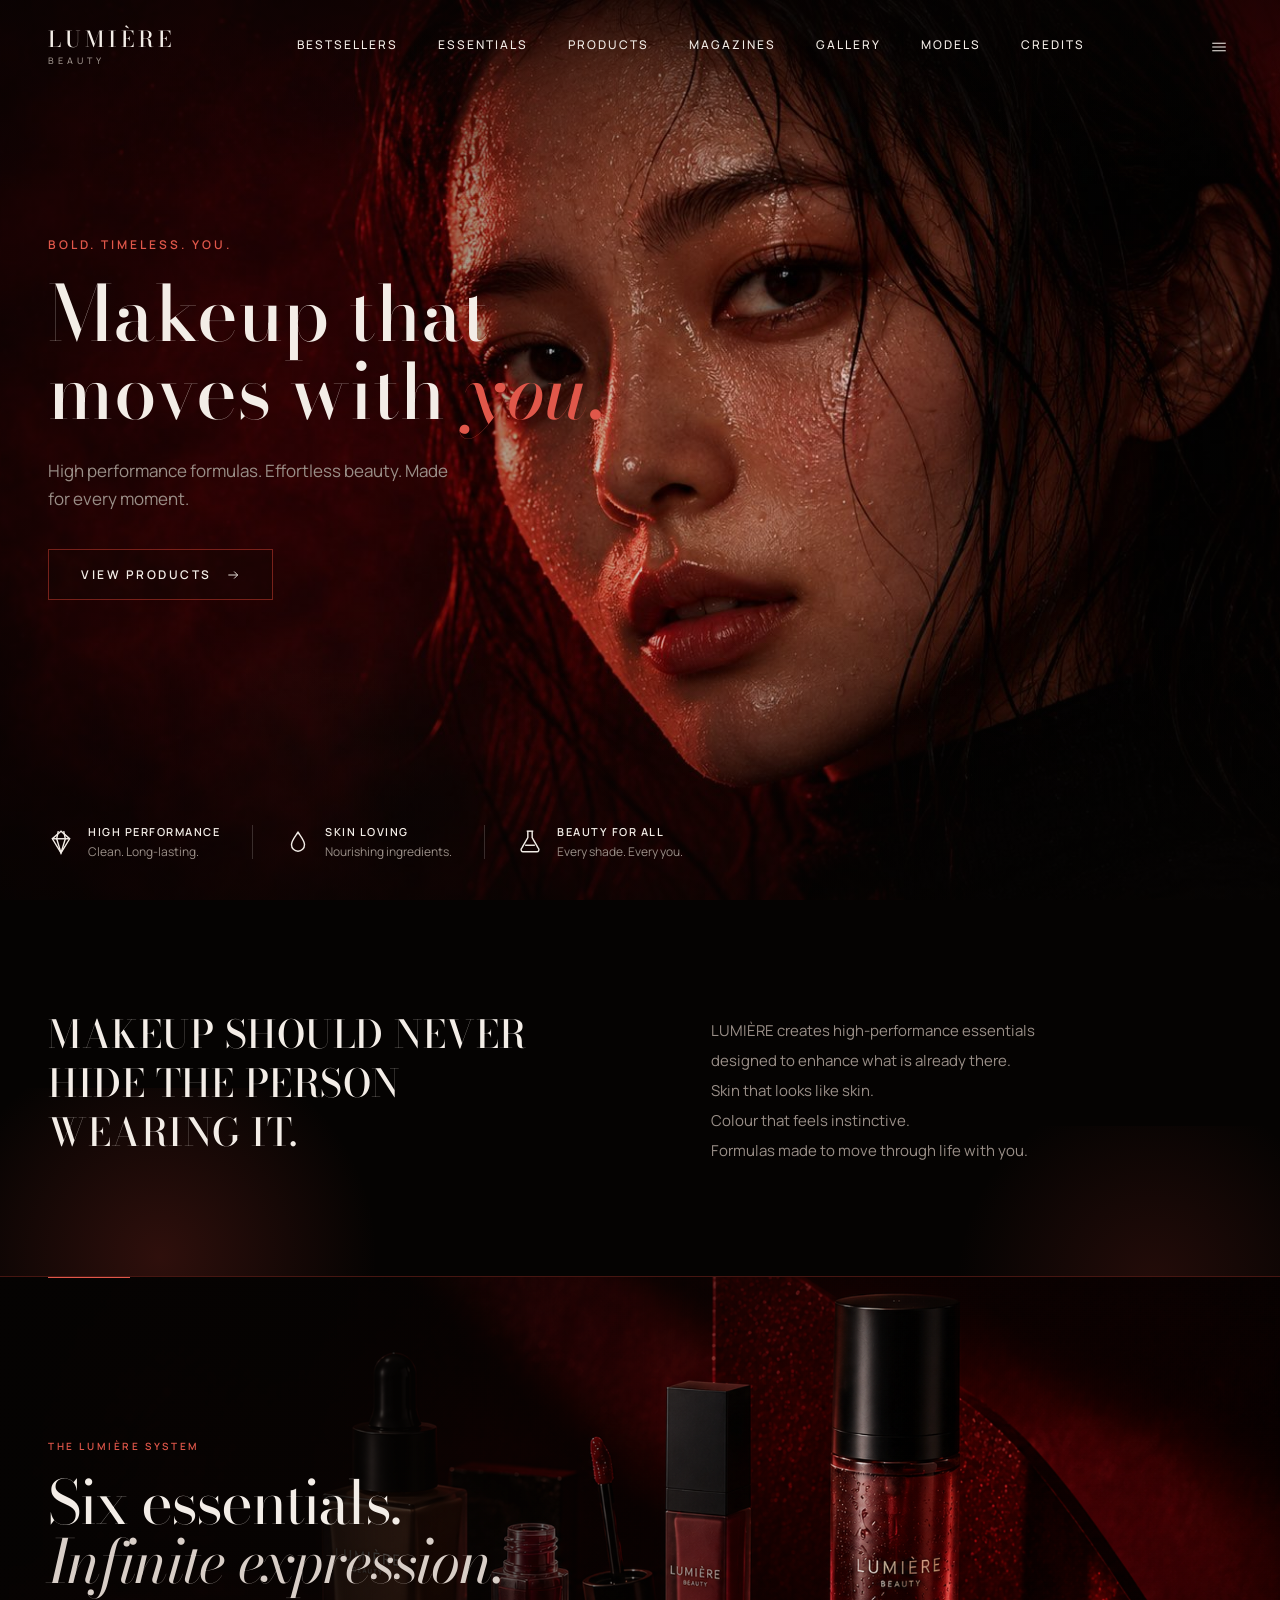
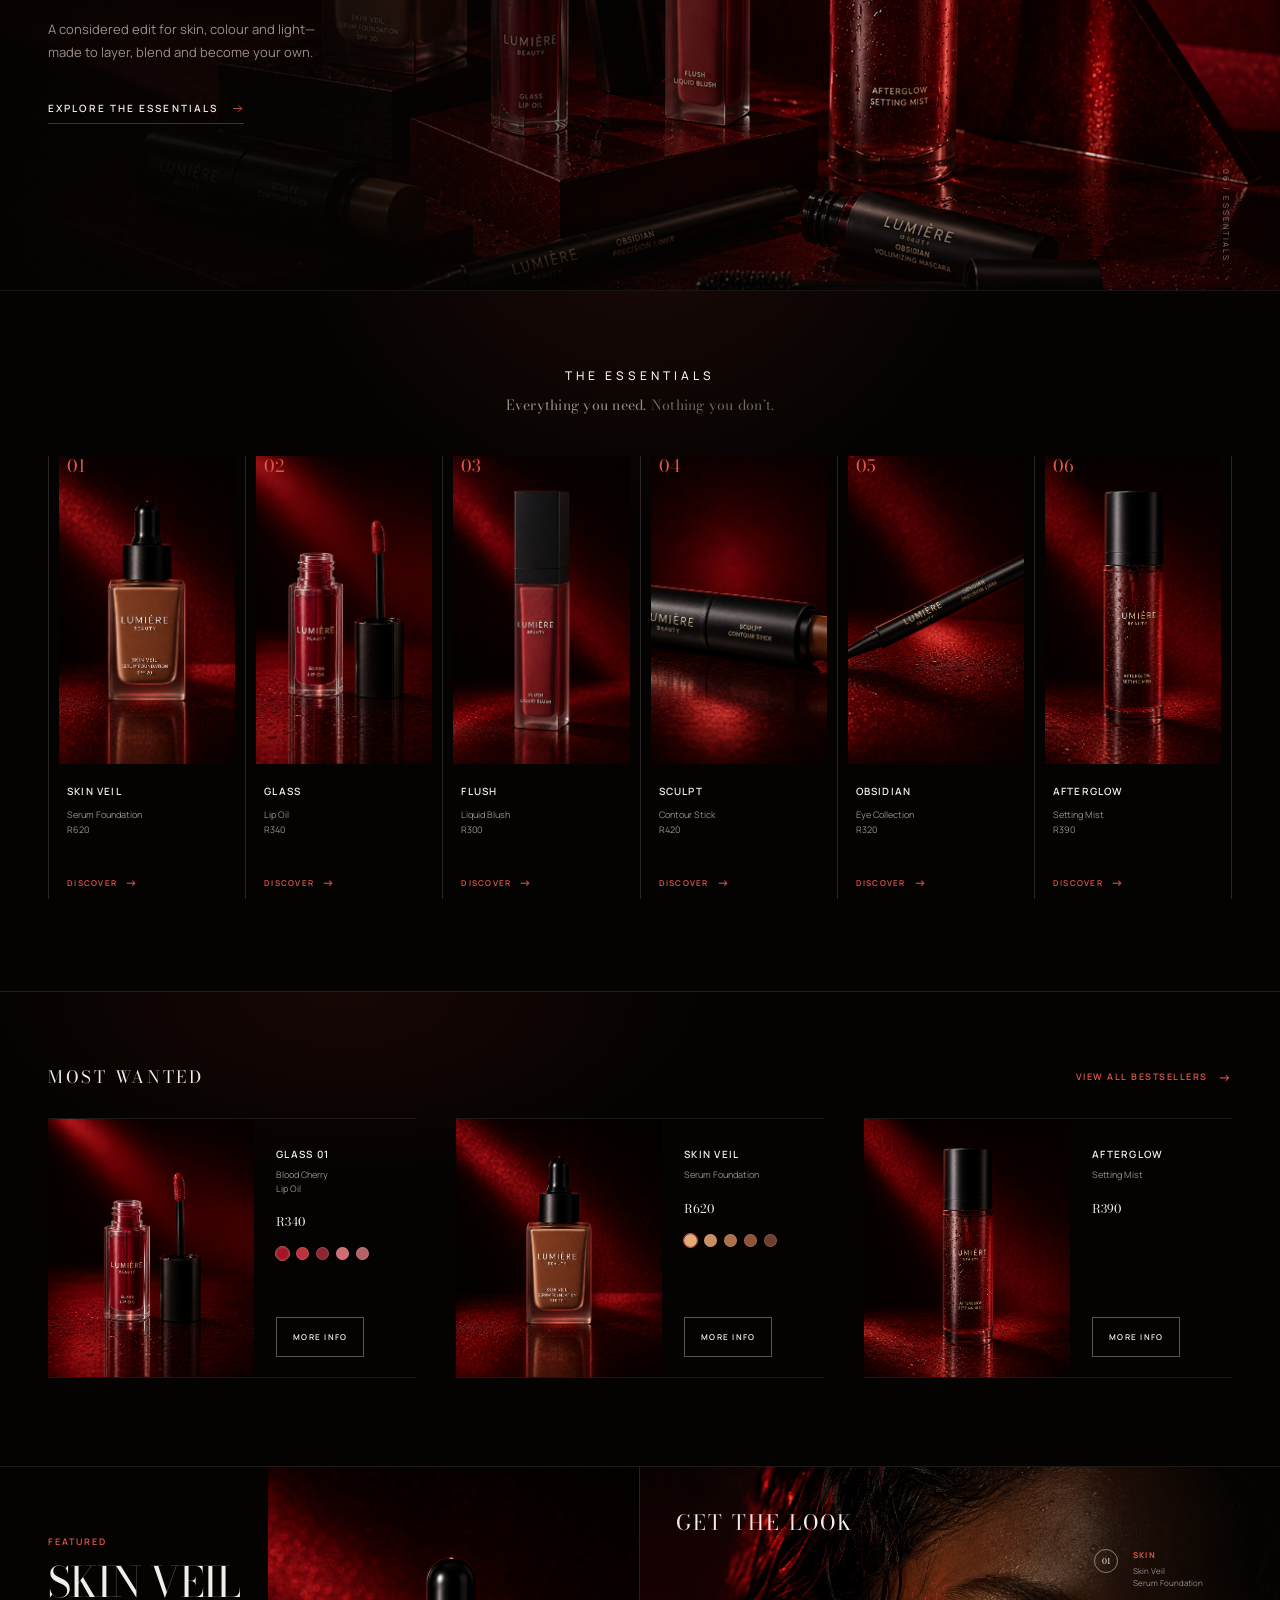
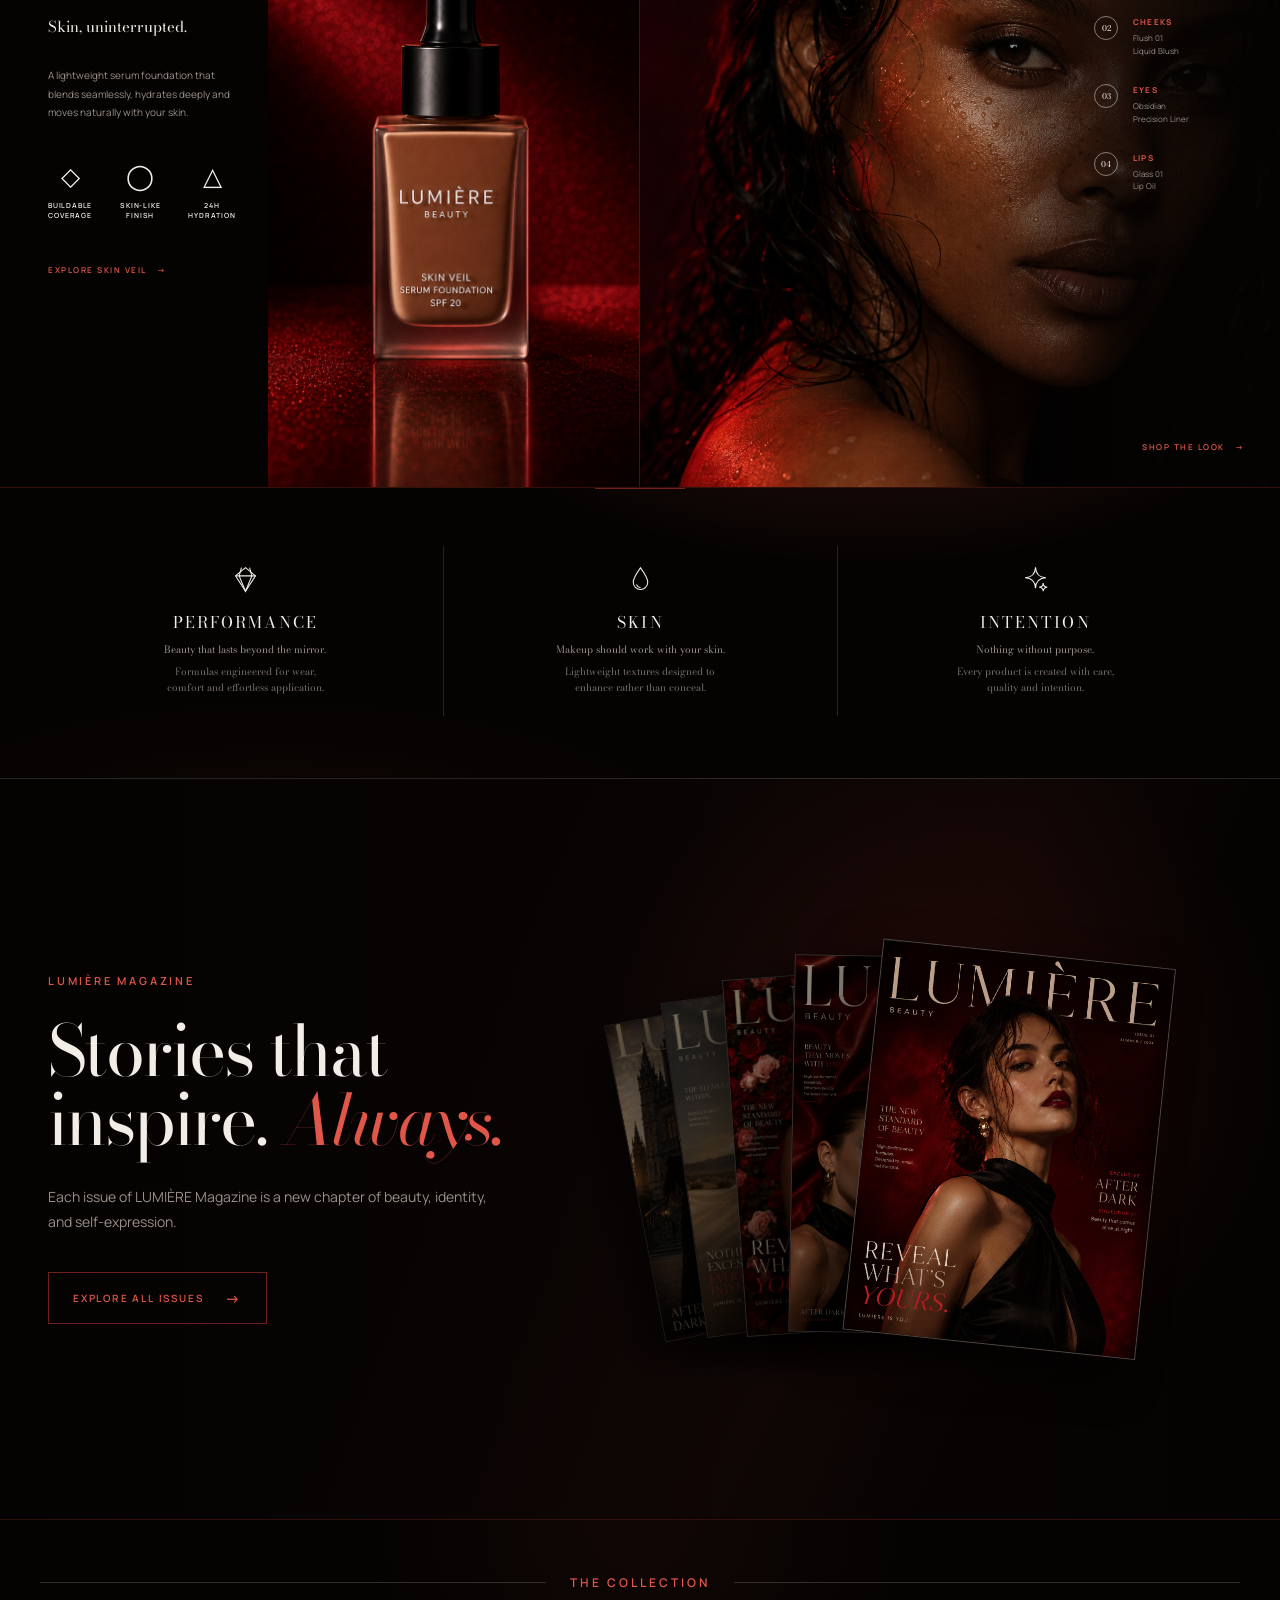
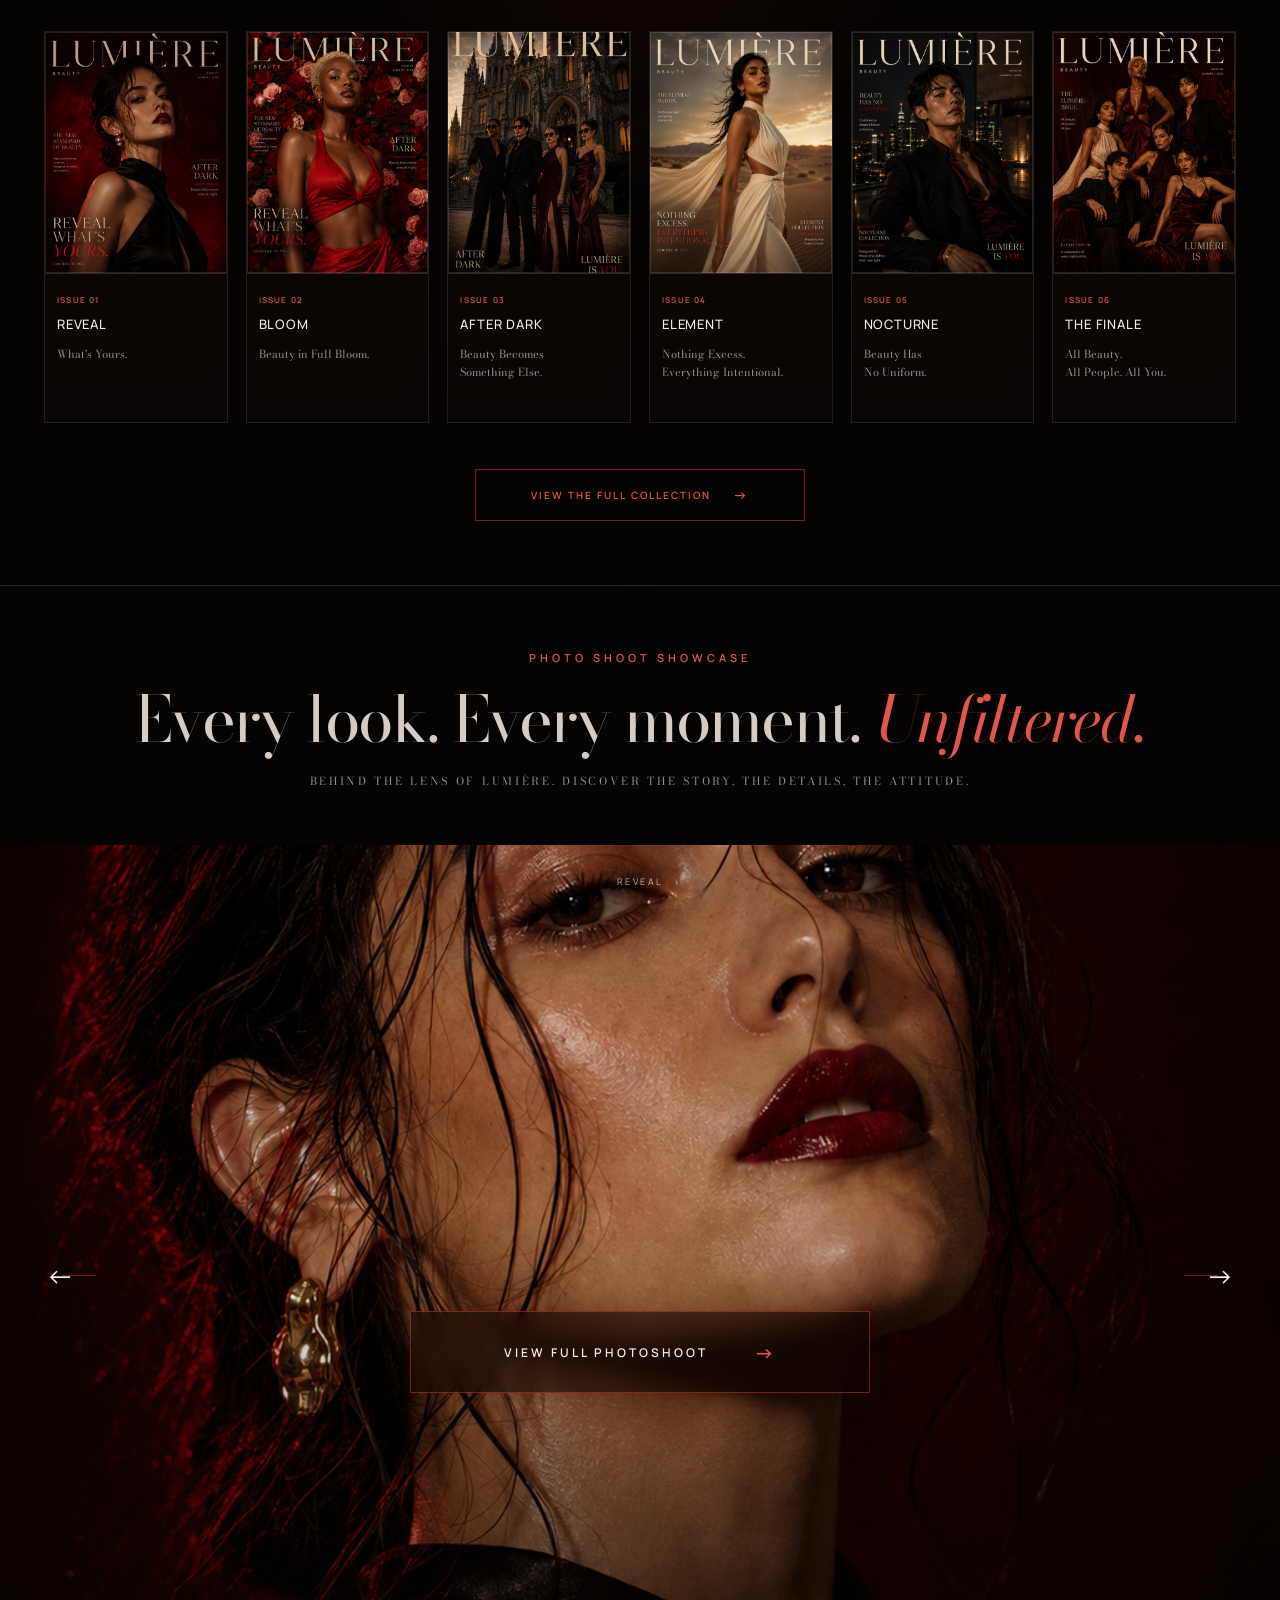
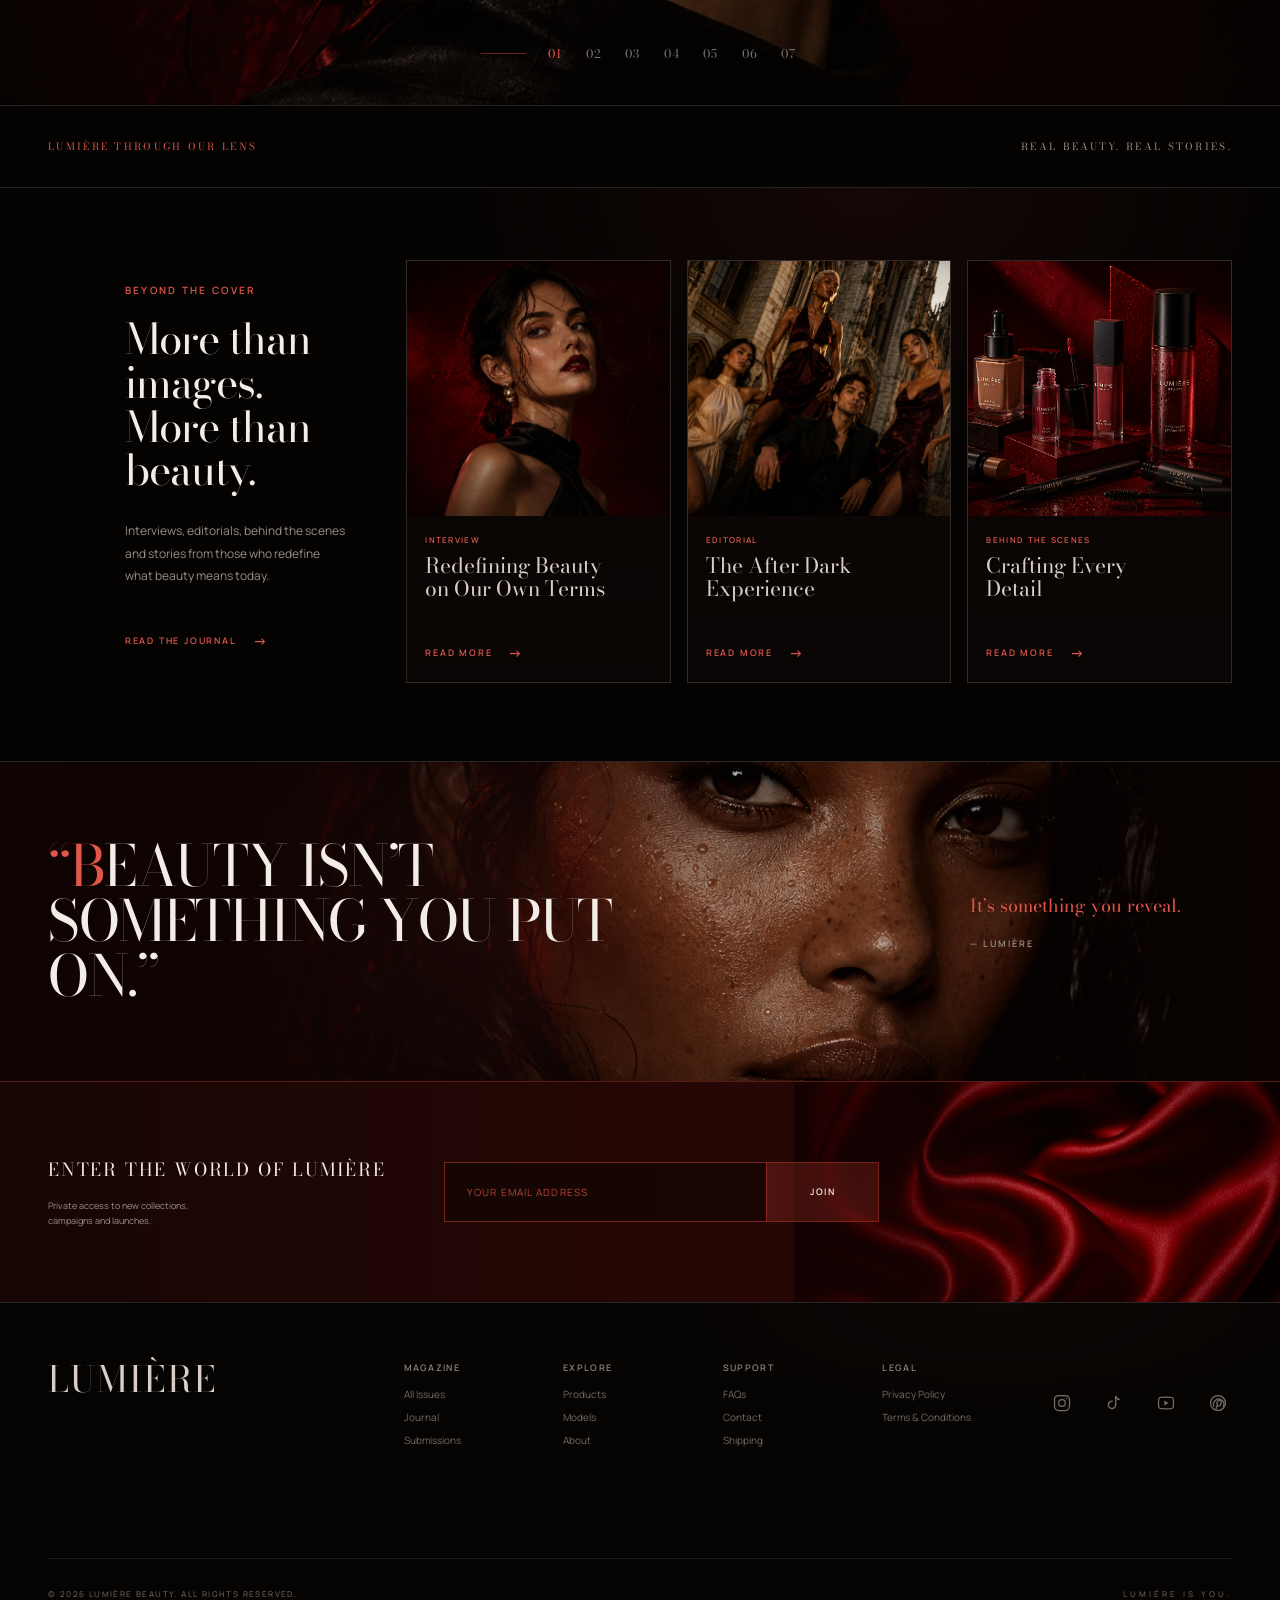
==== index.html @ 352e4bd2 "Title: Link Order Swap, Broken Link Fixes, and JavaScript Optimization Key features implemented: - S" ====
<!doctype html>
<html lang="en">
  <head>
    <meta charset="UTF-8" />
    <meta name="viewport" content="width=device-width, initial-scale=1.0" />
    <title>Lumière Beauty - High-Performance Makeup Essentials</title>
    <meta name="description" content="Discover Lumière Beauty's high-performance makeup essentials. Clean, long-lasting formulas designed to enhance your natural beauty." />
    <meta name="keywords" content="makeup, beauty, cosmetics, clean beauty, foundation, lip oil, blush, contour" />
    <meta property="og:title" content="Lumière Beauty - Bold. Timeless. You." />
    <meta property="og:description" content="High performance formulas. Effortless beauty. Made for every moment." />
    <meta property="og:type" content="website" />
    <link rel="stylesheet" href="css/styles.css" />
    <link rel="preconnect" href="https://fonts.googleapis.com" />
    <link rel="preconnect" href="https://fonts.gstatic.com" crossorigin />
    <link
      href="https://fonts.googleapis.com/css2?family=Bodoni+Moda:ital,opsz,wght@0,6..96,400;0,6..96,500;1,6..96,400;1,6..96,500&family=Manrope:wght@400;500;600&display=swap"
      rel="stylesheet"
    />
    <link rel="icon" type="image/png" href="assets/favicon.png" />
  </head>
  <body>
    <header class="site-header" id="siteHeader">
      <div class="logo">
        <span class="mark">LUMIÈRE</span>
        <span class="sub">BEAUTY</span>
      </div>

      <nav class="primary-nav" aria-label="Primary">
        <a href="index.html">BESTSELLERS</a>
        <a href="essentials.html">ESSENTIALS</a>
        <a href="products.html">PRODUCTS</a>
        <a href="magazines.html">MAGAZINES</a>
        <a href="gallery.html">GALLERY</a>
        <a href="models.html">MODELS</a>
        <a href="credits.html">CREDITS</a>
      </nav>

      <div class="header-icons">
        <button
          class="menu-toggle"
          aria-label="Open menu"
          id="menuToggle"
          aria-expanded="false"
          aria-controls="mobileNav"
        >
          <svg
            viewBox="0 0 24 24"
            fill="none"
            stroke="currentColor"
            stroke-width="1.4"
          >
            <line x1="3" y1="7" x2="21" y2="7" />
            <line x1="3" y1="12" x2="21" y2="12" />
            <line x1="3" y1="17" x2="21" y2="17" />
          </svg>
        </button>
      </div>
    </header>

    <nav
      class="mobile-nav"
      id="mobileNav"
      aria-label="Mobile"
      aria-hidden="true"
    >
      <button
        class="mobile-nav-close"
        id="mobileNavClose"
        aria-label="Close menu"
      >
        <svg
          viewBox="0 0 24 24"
          fill="none"
          stroke="currentColor"
          stroke-width="1.4"
        >
          <line x1="6" y1="6" x2="18" y2="18" />
          <line x1="18" y1="6" x2="6" y2="18" />
        </svg>
      </button>
      <a href="index.html">BESTSELLERS</a>
      <a href="essentials.html">ESSENTIALS</a>
      <a href="products.html">PRODUCTS</a>
      <a href="magazines.html">MAGAZINES</a>
      <a href="gallery.html">GALLERY</a>
      <a href="models.html">MODELS</a>
      <a href="credits.html">CREDITS</a>
    </nav>

    <section class="hero">
      <div class="hero-content">
        <div class="hero-copy">
          <p class="eyebrow">Bold. Timeless. You.</p>
          <h1 class="headline">Makeup that<br />moves with <em>you.</em></h1>
          <p class="subcopy">
            High performance formulas. Effortless beauty. Made for every moment.
          </p>
          <a href="#" class="cta">
            VIEW PRODUCTS
            <svg
              viewBox="0 0 24 24"
              fill="none"
              stroke="currentColor"
              stroke-width="1.6"
            >
              <line x1="4" y1="12" x2="20" y2="12" />
              <polyline points="14 6 20 12 14 18" />
            </svg>
          </a>
        </div>

        <div class="value-props">
          <div class="value-item">
            <svg
              viewBox="0 0 24 24"
              fill="none"
              stroke="currentColor"
              stroke-width="1.3"
            >
              <path d="M12 2 4 9l8 13 8-13-8-7z" />
              <path d="M4 9h16" />
              <path d="M9.5 2 8 9l4 13 4-13-1.5-7" />
            </svg>
            <div>
              <p class="value-heading">High performance</p>
              <p class="value-desc">Clean. Long-lasting.</p>
            </div>
          </div>
          <div class="value-divider"></div>
          <div class="value-item">
            <svg
              viewBox="0 0 24 24"
              fill="none"
              stroke="currentColor"
              stroke-width="1.3"
            >
              <path
                d="M12 3c3 4.5 6 8 6 11.5A6 6 0 0 1 6 14.5C6 11 9 7.5 12 3z"
              />
            </svg>
            <div>
              <p class="value-heading">Skin loving</p>
              <p class="value-desc">Nourishing ingredients.</p>
            </div>
          </div>
          <div class="value-divider"></div>
          <div class="value-item">
            <svg
              viewBox="0 0 24 24"
              fill="none"
              stroke="currentColor"
              stroke-width="1.3"
            >
              <path d="M9 2h6" />
              <path
                d="M10 2v6l-5.5 9.5A2 2 0 0 0 6.2 21h11.6a2 2 0 0 0 1.7-3.5L14 8V2"
              />
              <path d="M7.5 15h9" />
            </svg>
            <div>
              <p class="value-heading">Beauty for all</p>
              <p class="value-desc">Every shade. Every you.</p>
            </div>
          </div>
        </div>
      </div>
    </section>

    <section class="statement">
      <div class="statement-inner">
        <h2 class="statement-heading">
          Makeup should never<br />hide the person<br />wearing it.
        </h2>
        <div class="statement-copy">
          <p>
            LUMIÈRE creates high-performance essentials<br />
            designed to enhance what is already there.<br />
            Skin that looks like skin.<br />
            Colour that feels instinctive.<br />
            Formulas made to move through life with you.
          </p>
        </div>
      </div>
    </section>

    <section class="essentials" aria-labelledby="essentials-title">
      <div class="essentials-media" aria-hidden="true">
        <img src="assets/essentials.png" alt="" />
      </div>
      <div class="essentials-shade" aria-hidden="true"></div>
      <div class="essentials-rule" aria-hidden="true"></div>

      <div class="essentials-content">
        <p class="essentials-kicker">The Lumi&egrave;re System</p>
        <h2 id="essentials-title">
          Six essentials.<br /><em>Infinite expression.</em>
        </h2>
        <p class="essentials-note">
          A considered edit for skin, colour and light&mdash;<br />made to
          layer, blend and become your own.
        </p>
        <a href="#" class="essentials-link">
          Explore the Essentials
          <svg
            viewBox="0 0 24 24"
            fill="none"
            stroke="currentColor"
            stroke-width="1.5"
            aria-hidden="true"
          >
            <line x1="4" y1="12" x2="20" y2="12" />
            <polyline points="14 6 20 12 14 18" />
          </svg>
        </a>
      </div>

      <p class="essentials-index" aria-hidden="true">06 / ESSENTIALS</p>
    </section>

    <section class="essential-edit" aria-labelledby="essential-edit-title">
      <div class="essential-edit-heading">
        <p class="essential-edit-kicker">The Essentials</p>
        <h2 id="essential-edit-title">
          Everything you need. <em>Nothing you don&rsquo;t.</em>
        </h2>
      </div>

      <div class="essential-grid">
        <article class="essential-card">
          <p class="essential-number">01</p>
          <a
            href="#"
            class="essential-image"
            aria-label="Discover Skin Veil serum foundation"
          >
            <img
              src="assets/essentials/lumiere-skin-veil-foundation.png"
              alt="Lumiere Skin Veil serum foundation"
            />
          </a>
          <div class="essential-card-copy">
            <h3>Skin Veil</h3>
            <p>Serum Foundation<br />R620</p>
            <a href="#" class="essential-discover"
              >Discover <span aria-hidden="true">&rarr;</span></a
            >
          </div>
        </article>

        <article class="essential-card">
          <p class="essential-number">02</p>
          <a
            href="#"
            class="essential-image"
            aria-label="Discover Glass lip oil"
          >
            <img
              src="assets/essentials/lumiere-glass-lip-oil.png"
              alt="Lumiere Glass lip oil"
            />
          </a>
          <div class="essential-card-copy">
            <h3>Glass</h3>
            <p>Lip Oil<br />R340</p>
            <a href="#" class="essential-discover"
              >Discover <span aria-hidden="true">&rarr;</span></a
            >
          </div>
        </article>

        <article class="essential-card">
          <p class="essential-number">03</p>
          <a
            href="#"
            class="essential-image"
            aria-label="Discover Flush liquid blush"
          >
            <img
              src="assets/essentials/lumiere-flush-liquid-blush.png"
              alt="Lumiere Flush liquid blush"
            />
          </a>
          <div class="essential-card-copy">
            <h3>Flush</h3>
            <p>Liquid Blush<br />R300</p>
            <a href="#" class="essential-discover"
              >Discover <span aria-hidden="true">&rarr;</span></a
            >
          </div>
        </article>

        <article class="essential-card">
          <p class="essential-number">04</p>
          <a
            href="#"
            class="essential-image"
            aria-label="Discover Sculpt contour stick"
          >
            <img
              src="assets/essentials/lumiere-sculpt-contour-stick.png"
              alt="Lumiere Sculpt contour stick"
            />
          </a>
          <div class="essential-card-copy">
            <h3>Sculpt</h3>
            <p>Contour Stick<br />R420</p>
            <a href="#" class="essential-discover"
              >Discover <span aria-hidden="true">&rarr;</span></a
            >
          </div>
        </article>

        <article class="essential-card">
          <p class="essential-number">05</p>
          <a
            href="#"
            class="essential-image"
            aria-label="Discover Obsidian eye collection"
          >
            <img
              src="assets/essentials/lumiere-obsidian-precision-liner.png"
              alt="Lumiere Obsidian precision liner"
            />
          </a>
          <div class="essential-card-copy">
            <h3>Obsidian</h3>
            <p>Eye Collection<br />R320</p>
            <a href="#" class="essential-discover"
              >Discover <span aria-hidden="true">&rarr;</span></a
            >
          </div>
        </article>

        <article class="essential-card">
          <p class="essential-number">06</p>
          <a
            href="#"
            class="essential-image"
            aria-label="Discover Afterglow setting mist"
          >
            <img
              src="assets/essentials/lumiere-afterglow-setting-mist.png"
              alt="Lumiere Afterglow setting mist"
            />
          </a>
          <div class="essential-card-copy">
            <h3>Afterglow</h3>
            <p>Setting Mist<br />R390</p>
            <a href="#" class="essential-discover"
              >Discover <span aria-hidden="true">&rarr;</span></a
            >
          </div>
        </article>
      </div>
    </section>

    <section class="most-wanted" aria-labelledby="most-wanted-title">
      <div class="most-wanted-header">
        <h2 id="most-wanted-title">Most Wanted</h2>
        <a href="#" class="most-wanted-all"
          >View all bestsellers <span aria-hidden="true">&rarr;</span></a
        >
      </div>

      <div class="bestseller-grid">
        <article class="bestseller-card">
          <a
            href="#"
            class="bestseller-image"
            aria-label="View Glass 01 lip oil"
          >
            <img
              src="assets/essentials/lumiere-glass-lip-oil.png"
              alt="Lumiere Glass 01 lip oil in Blood Cherry"
            />
          </a>
          <div class="bestseller-info">
            <div>
              <h3>Glass 01</h3>
              <p class="bestseller-variant">Blood Cherry<br />Lip Oil</p>
              <p class="bestseller-price">R340</p>
              <div class="shade-list" aria-label="Available shades">
                <span
                  class="shade active"
                  style="--shade: #a31527"
                  title="Blood Cherry"
                ></span>
                <span
                  class="shade"
                  style="--shade: #be313f"
                  title="Crimson"
                ></span>
                <span
                  class="shade"
                  style="--shade: #8e2632"
                  title="Merlot"
                ></span>
                <span
                  class="shade"
                  style="--shade: #d56b72"
                  title="Rose"
                ></span>
                <span class="shade" style="--shade: #b56169" title="Fig"></span>
              </div>
            </div>
            <button class="bag-button" type="button">More Info</button>
          </div>
        </article>

        <article class="bestseller-card">
          <a
            href="#"
            class="bestseller-image"
            aria-label="View Skin Veil serum foundation"
          >
            <img
              src="assets/essentials/lumiere-skin-veil-foundation.png"
              alt="Lumiere Skin Veil serum foundation"
            />
          </a>
          <div class="bestseller-info">
            <div>
              <h3>Skin Veil</h3>
              <p class="bestseller-variant">Serum Foundation</p>
              <p class="bestseller-price">R620</p>
              <div class="shade-list" aria-label="Available shades">
                <span
                  class="shade active"
                  style="--shade: #e4aa77"
                  title="Light Warm"
                ></span>
                <span
                  class="shade"
                  style="--shade: #cb8e61"
                  title="Medium Warm"
                ></span>
                <span
                  class="shade"
                  style="--shade: #ae7048"
                  title="Tan Neutral"
                ></span>
                <span
                  class="shade"
                  style="--shade: #8d5438"
                  title="Deep Warm"
                ></span>
                <span
                  class="shade"
                  style="--shade: #6e3f2e"
                  title="Rich Neutral"
                ></span>
              </div>
            </div>
            <button class="bag-button" type="button">More Info</button>
          </div>
        </article>

        <article class="bestseller-card">
          <a
            href="#"
            class="bestseller-image"
            aria-label="View Afterglow setting mist"
          >
            <img
              src="assets/essentials/lumiere-afterglow-setting-mist.png"
              alt="Lumiere Afterglow setting mist"
            />
          </a>
          <div class="bestseller-info">
            <div>
              <h3>Afterglow</h3>
              <p class="bestseller-variant">Setting Mist</p>
              <p class="bestseller-price">R390</p>
            </div>
            <button class="bag-button" type="button">More Info</button>
          </div>
        </article>
      </div>
    </section>

    <section class="get-look" aria-labelledby="get-look-title">
      <div class="featured-product">
        <div class="featured-copy">
          <p class="featured-kicker">Featured</p>
          <h2>Skin Veil</h2>
          <p class="featured-tagline">Skin, uninterrupted.</p>
          <p class="featured-description">
            A lightweight serum foundation that blends seamlessly, hydrates
            deeply and moves naturally with your skin.
          </p>

          <div class="featured-benefits" aria-label="Product benefits">
            <div>
              <span aria-hidden="true">◇</span>
              <p>Buildable<br />coverage</p>
            </div>
            <div>
              <span aria-hidden="true">◯</span>
              <p>Skin-like<br />finish</p>
            </div>
            <div>
              <span aria-hidden="true">△</span>
              <p>24H<br />hydration</p>
            </div>
          </div>

          <a href="#" class="featured-link"
            >Explore Skin Veil <span aria-hidden="true">&rarr;</span></a
          >
        </div>

        <div class="featured-product-image">
          <img
            src="assets/essentials/lumiere-skin-veil-foundation.png"
            alt="Lumiere Skin Veil serum foundation"
          />
        </div>
      </div>

      <div class="look-story">
        <img
          class="look-story-image"
          src="assets/skin-veil-campaign.png"
          alt="Lumiere Skin Veil beauty look with luminous skin and wet-look hair"
        />
        <div class="look-story-shade" aria-hidden="true"></div>
        <div class="look-story-content">
          <h2 id="get-look-title">Get the Look</h2>
          <ol class="look-routine">
            <li>
              <span>01</span>
              <div>
                <strong>Skin</strong>
                <p>Skin Veil<br />Serum Foundation</p>
              </div>
            </li>
            <li>
              <span>02</span>
              <div>
                <strong>Cheeks</strong>
                <p>Flush 01<br />Liquid Blush</p>
              </div>
            </li>
            <li>
              <span>03</span>
              <div>
                <strong>Eyes</strong>
                <p>Obsidian<br />Precision Liner</p>
              </div>
            </li>
            <li>
              <span>04</span>
              <div>
                <strong>Lips</strong>
                <p>Glass 01<br />Lip Oil</p>
              </div>
            </li>
          </ol>
          <a href="#" class="shop-look-link"
            >Shop the look <span aria-hidden="true">&rarr;</span></a
          >
        </div>
      </div>
    </section>

    <section class="brand-principles" aria-label="Lumiere Beauty principles">
      <div class="principles-inner">
        <article class="principle-item">
          <svg
            viewBox="0 0 32 32"
            fill="none"
            stroke="currentColor"
            stroke-width="1.15"
            aria-hidden="true"
          >
            <path d="M16 3 5 12l11 17 11-17L16 3Z" />
            <path d="M5 12h22M11.5 3 9 12l7 17 7-17-2.5-9" />
          </svg>
          <h2>Performance</h2>
          <p class="principle-lead">Beauty that lasts beyond the mirror.</p>
          <p>
            Formulas engineered for wear,<br />comfort and effortless
            application.
          </p>
        </article>

        <article class="principle-item">
          <svg
            viewBox="0 0 32 32"
            fill="none"
            stroke="currentColor"
            stroke-width="1.15"
            aria-hidden="true"
          >
            <path
              d="M16 3c4.6 6.4 8 11.1 8 16a8 8 0 0 1-16 0c0-4.9 3.4-9.6 8-16Z"
            />
            <path d="M11.5 21.5c.8 2.1 2.3 3.2 4.5 3.5" />
          </svg>
          <h2>Skin</h2>
          <p class="principle-lead">Makeup should work with your skin.</p>
          <p>
            Lightweight textures designed to<br />enhance rather than conceal.
          </p>
        </article>

        <article class="principle-item">
          <svg
            viewBox="0 0 32 32"
            fill="none"
            stroke="currentColor"
            stroke-width="1.15"
            aria-hidden="true"
          >
            <path
              d="M16 2.5c.3 7.7 3.8 11.2 11.5 11.5C19.8 14.3 16.3 17.8 16 25.5 15.7 17.8 12.2 14.3 4.5 14 12.2 13.7 15.7 10.2 16 2.5Z"
            />
            <path
              d="M24.5 20c.1 3.1 1.4 4.4 4.5 4.5-3.1.1-4.4 1.4-4.5 4.5-.1-3.1-1.4-4.4-4.5-4.5 3.1-.1 4.4-1.4 4.5-4.5Z"
            />
          </svg>
          <h2>Intention</h2>
          <p class="principle-lead">Nothing without purpose.</p>
          <p>Every product is created with care,<br />quality and intention.</p>
        </article>
      </div>
    </section>

    <section class="magazine-intro" aria-labelledby="magazine-title">
      <div class="magazine-copy">
        <p class="magazine-kicker">Lumi&egrave;re Magazine</p>
        <h2 id="magazine-title">Stories that<br />inspire. <em>Always.</em></h2>
        <p class="magazine-description">
          Each issue of LUMI&Egrave;RE Magazine is a new chapter of beauty,
          identity, and self-expression.
        </p>
        <a href="#" class="magazine-cta"
          >Explore all issues <span aria-hidden="true">&rarr;</span></a
        >
      </div>

      <div
        class="magazine-covers"
        aria-label="Selected Lumiere Magazine covers"
      >
        <figure class="magazine-cover magazine-cover-5">
          <img
            src="assets/magazine_covers/ChatGPT Image Jul 22, 2026, 04_01_17 PM.png"
            alt="Lumiere Magazine After Dark issue"
          />
        </figure>
        <figure class="magazine-cover magazine-cover-4">
          <img
            src="assets/magazine_covers/ChatGPT Image Jul 22, 2026, 06_34_00 PM.png"
            alt="Lumiere Magazine Element issue"
          />
        </figure>
        <figure class="magazine-cover magazine-cover-3">
          <img
            src="assets/magazine_covers/ChatGPT Image Jul 22, 2026, 04_12_21 PM (1).png"
            alt="Lumiere Magazine red roses issue"
          />
        </figure>
        <figure class="magazine-cover magazine-cover-2">
          <img
            src="assets/magazine_covers/ChatGPT Image Jul 22, 2026, 02_19_49 PM.png"
            alt="Lumiere Magazine group portrait issue"
          />
        </figure>
        <figure class="magazine-cover magazine-cover-1">
          <img
            src="assets/magazine_covers/ChatGPT Image Jul 22, 2026, 02_19_54 PM.png"
            alt="Lumiere Magazine Reveal What's Yours issue"
          />
        </figure>
      </div>
    </section>

    <section class="magazine-collection" aria-labelledby="collection-title">
      <div class="collection-heading">
        <span aria-hidden="true"></span>
        <h2 id="collection-title">The Collection</h2>
        <span aria-hidden="true"></span>
      </div>

      <div class="collection-carousel">
        <div
          class="collection-track"
          id="collectionTrack"
          tabindex="0"
          aria-label="Lumiere Magazine issues"
        >
          <article class="issue-card">
            <a href="#" class="issue-cover"
              ><img
                src="assets/magazine_covers/ChatGPT Image Jul 22, 2026, 02_19_54 PM.png"
                alt="Lumiere Magazine Issue 01 Reveal cover"
            /></a>
            <div class="issue-copy">
              <p>Issue 01</p>
              <h3>Reveal</h3>
              <span>What&rsquo;s Yours.</span>
            </div>
          </article>
          <article class="issue-card">
            <a href="#" class="issue-cover"
              ><img
                src="assets/magazine_covers/ChatGPT Image Jul 22, 2026, 04_12_21 PM (1).png"
                alt="Lumiere Magazine Issue 02 Bloom cover"
            /></a>
            <div class="issue-copy">
              <p>Issue 02</p>
              <h3>Bloom</h3>
              <span>Beauty in Full Bloom.</span>
            </div>
          </article>
          <article class="issue-card">
            <a href="#" class="issue-cover"
              ><img
                src="assets/magazine_covers/ChatGPT Image Jul 22, 2026, 04_01_17 PM.png"
                alt="Lumiere Magazine Issue 03 After Dark cover"
            /></a>
            <div class="issue-copy">
              <p>Issue 03</p>
              <h3>After Dark</h3>
              <span>Beauty Becomes<br />Something Else.</span>
            </div>
          </article>
          <article class="issue-card">
            <a href="#" class="issue-cover"
              ><img
                src="assets/magazine_covers/ChatGPT Image Jul 22, 2026, 06_34_00 PM.png"
                alt="Lumiere Magazine Issue 04 Element cover"
            /></a>
            <div class="issue-copy">
              <p>Issue 04</p>
              <h3>Element</h3>
              <span>Nothing Excess.<br />Everything Intentional.</span>
            </div>
          </article>
          <article class="issue-card">
            <a href="#" class="issue-cover"
              ><img
                src="assets/magazine_covers/ChatGPT Image Jul 22, 2026, 04_21_51 PM.png"
                alt="Lumiere Magazine Issue 05 Nocturne cover"
            /></a>
            <div class="issue-copy">
              <p>Issue 05</p>
              <h3>Nocturne</h3>
              <span>Beauty Has<br />No Uniform.</span>
            </div>
          </article>
          <article class="issue-card">
            <a href="#" class="issue-cover"
              ><img
                src="assets/magazine_covers/ChatGPT Image Jul 22, 2026, 04_28_49 PM.png"
                alt="Lumiere Magazine Issue 06 The Finale cover"
            /></a>
            <div class="issue-copy">
              <p>Issue 06</p>
              <h3>The Finale</h3>
              <span>All Beauty.<br />All People. All You.</span>
            </div>
          </article>
        </div>

      </div>

      <a href="#" class="collection-cta"
        >View the full collection <span aria-hidden="true">&rarr;</span></a
      >
    </section>

    <section class="photoshoot-showcase" aria-labelledby="showcase-title">
      <header class="showcase-intro">
        <p>Photo Shoot Showcase</p>
        <h2 id="showcase-title">
          Every look. Every moment. <em>Unfiltered.</em>
        </h2>
        <span
          >Behind the lens of Lumi&egrave;re. Discover the story, the details,
          the attitude.</span
        >
      </header>

      <div class="showcase-stage">
        <img
          class="showcase-image"
          id="showcaseImage"
          src="assets/photoshoot/reveal/reveal-01.png"
          alt="Reveal photoshoot beauty portrait"
        />
        <div class="showcase-shade" aria-hidden="true"></div>

        <p class="showcase-category" id="showcaseCategory" aria-live="polite">
          Reveal
        </p>

        <button
          class="showcase-arrow showcase-prev"
          type="button"
          id="showcasePrev"
          aria-label="Show previous photoshoot"
        >
          <span aria-hidden="true">&larr;</span>
        </button>
        <button
          class="showcase-arrow showcase-next"
          type="button"
          id="showcaseNext"
          aria-label="Show next photoshoot"
        >
          <span aria-hidden="true">&rarr;</span>
        </button>

        <a href="#" class="showcase-cta"
          >View full photoshoot <span aria-hidden="true">&rarr;</span></a
        >

        <div
          class="showcase-pagination"
          aria-label="Choose photoshoot category"
        >
          <button
            class="active"
            type="button"
            data-slide="0"
            aria-label="Show Reveal photoshoot"
          >
            01
          </button>
          <button
            type="button"
            data-slide="1"
            aria-label="Show Bloom photoshoot"
          >
            02
          </button>
          <button
            type="button"
            data-slide="2"
            aria-label="Show After Dark photoshoot"
          >
            03
          </button>
          <button
            type="button"
            data-slide="3"
            aria-label="Show Element photoshoot"
          >
            04
          </button>
          <button
            type="button"
            data-slide="4"
            aria-label="Show Nocturne photoshoot"
          >
            05
          </button>
          <button
            type="button"
            data-slide="5"
            aria-label="Show The Finale photoshoot"
          >
            06
          </button>
          <button
            type="button"
            data-slide="6"
            aria-label="Show The New Standard photoshoot"
          >
            07
          </button>
        </div>
      </div>

      <footer class="showcase-signoff">
        <p>Lumi&egrave;re Through Our Lens</p>
        <span>Real Beauty. Real Stories.</span>
      </footer>
    </section>

    <section class="journal-preview" aria-labelledby="journal-title">
      <div class="journal-intro">
        <p class="journal-kicker">Beyond the Cover</p>
        <h2 id="journal-title">More than images.<br />More than beauty.</h2>
        <p class="journal-description">
          Interviews, editorials, behind the scenes and stories from those who
          redefine what beauty means today.
        </p>
        <a href="#" class="journal-main-link"
          >Read the journal <span aria-hidden="true">&rarr;</span></a
        >
      </div>

      <div class="journal-grid">
        <article class="journal-card">
          <a
            href="#"
            class="journal-image"
            aria-label="Read Redefining Beauty on Our Own Terms"
          >
            <img
              src="assets/photoshoot/reveal/reveal-02.png"
              alt="Lumiere beauty portrait from the Reveal photoshoot"
            />
          </a>
          <div class="journal-card-body">
            <p>Interview</p>
            <h3>Redefining Beauty<br />on Our Own Terms</h3>
            <a href="#">Read more <span aria-hidden="true">&rarr;</span></a>
          </div>
        </article>

        <article class="journal-card">
          <a
            href="#"
            class="journal-image"
            aria-label="Read The After Dark Experience"
          >
            <img
              src="assets/photoshoot/after-dark/after-dark-2.png"
              alt="After Dark editorial photographed outside a Gothic cathedral"
            />
          </a>
          <div class="journal-card-body">
            <p>Editorial</p>
            <h3>The After Dark<br />Experience</h3>
            <a href="#">Read more <span aria-hidden="true">&rarr;</span></a>
          </div>
        </article>

        <article class="journal-card">
          <a
            href="#"
            class="journal-image"
            aria-label="Read Crafting Every Detail"
          >
            <img
              src="assets/essentials.png"
              alt="Lumiere Beauty essentials arranged on a crimson studio set"
            />
          </a>
          <div class="journal-card-body">
            <p>Behind the Scenes</p>
            <h3>Crafting Every<br />Detail</h3>
            <a href="#">Read more <span aria-hidden="true">&rarr;</span></a>
          </div>
        </article>
      </div>
    </section>

    <section class="world-invite" aria-label="Join the world of Lumiere">
      <div class="world-quote">
        <div class="world-quote-image" aria-hidden="true"></div>
        <blockquote>
          <p>&ldquo;Beauty isn&rsquo;t<br />something you put on.&rdquo;</p>
        </blockquote>
        <div class="world-quote-signature">
          <p>It&rsquo;s something you reveal.</p>
          <span>&mdash; Lumi&egrave;re</span>
        </div>
      </div>

      <div class="world-newsletter">
        <div class="newsletter-text">
          <h2>Enter the World of Lumi&egrave;re</h2>
          <p>Private access to new collections,<br />campaigns and launches.</p>
        </div>

        <form class="newsletter-form" action="#" method="post">
          <label class="sr-only" for="newsletterEmail"
            >Your email address</label
          >
          <input
            id="newsletterEmail"
            name="email"
            type="email"
            autocomplete="email"
            placeholder="YOUR EMAIL ADDRESS"
            required
          />
          <button type="submit">Join</button>
        </form>

        <div class="newsletter-art" aria-hidden="true"></div>
      </div>
    </section>

    <footer class="site-footer">
      <div class="footer-main">
        <a href="#" class="footer-brand" aria-label="Lumiere Beauty home"
          >Lumi&egrave;re</a
        >

        <nav class="footer-column" aria-label="Magazine links">
          <h2>Magazine</h2>
          <a href="#">All Issues</a>
          <a href="#">Journal</a>
          <a href="#">Submissions</a>
        </nav>

        <nav class="footer-column" aria-label="Explore links">
          <h2>Explore</h2>
          <a href="#">Products</a>
          <a href="#">Models</a>
          <a href="#">About</a>
        </nav>

        <nav class="footer-column" aria-label="Support links">
          <h2>Support</h2>
          <a href="#">FAQs</a>
          <a href="#">Contact</a>
          <a href="#">Shipping</a>
        </nav>

        <nav class="footer-column" aria-label="Legal links">
          <h2>Legal</h2>
          <a href="#">Privacy Policy</a>
          <a href="#">Terms &amp; Conditions</a>
        </nav>

        <div class="footer-socials" aria-label="Social media">
          <a href="#" aria-label="Instagram">
            <svg
              viewBox="0 0 24 24"
              fill="none"
              stroke="currentColor"
              stroke-width="1.5"
              aria-hidden="true"
            >
              <rect x="3" y="3" width="18" height="18" rx="5" />
              <circle cx="12" cy="12" r="4" />
              <circle
                cx="17.5"
                cy="6.5"
                r=".8"
                fill="currentColor"
                stroke="none"
              />
            </svg>
          </a>
          <a href="#" aria-label="TikTok">
            <svg
              viewBox="0 0 24 24"
              fill="none"
              stroke="currentColor"
              stroke-width="1.7"
              aria-hidden="true"
            >
              <path d="M14 4v10.2a4.4 4.4 0 1 1-3.5-4.3" />
              <path d="M14 4c.8 2.5 2.3 3.8 5 4" />
            </svg>
          </a>
          <a href="#" aria-label="YouTube">
            <svg
              viewBox="0 0 24 24"
              fill="none"
              stroke="currentColor"
              stroke-width="1.5"
              aria-hidden="true"
            >
              <path
                d="M21 12c0 3.7-.5 5.6-1 6.2-.8.8-4.4.8-8 .8s-7.2 0-8-.8C3.5 17.6 3 15.7 3 12s.5-5.6 1-6.2C4.8 5 8.4 5 12 5s7.2 0 8 .8c.5.6 1 2.5 1 6.2Z"
              />
              <path d="m10 9 5 3-5 3V9Z" fill="currentColor" stroke="none" />
            </svg>
          </a>
          <a href="#" aria-label="Pinterest">
            <svg
              viewBox="0 0 24 24"
              fill="none"
              stroke="currentColor"
              stroke-width="1.5"
              aria-hidden="true"
            >
              <circle cx="12" cy="12" r="9" />
              <path
                d="M9.5 20c.6-2.1 1.1-4.2 1.6-6.4-.9-1.8.1-5.2 2.5-5.2 1.5 0 2.2 1.1 2.2 2.5 0 2-1.3 4.9-3.2 4.9-1 0-1.7-.9-1.5-2"
              />
              <path d="M7.4 16.5A6.2 6.2 0 1 1 18 17" />
            </svg>
          </a>
        </div>
      </div>

      <div class="footer-bottom">
        <p>&copy; 2026 Lumi&egrave;re Beauty. All rights reserved.</p>
        <p>Lumi&egrave;re is You.</p>
      </div>
    </footer>

    <script src="js/main.js"></script>
  </body>
</html>
---- css/styles.css ----
:root{
    --lum-black: #0a0706;
    --lum-black-deep: #050302;
    --lum-off-white: #f3ede7;
    --lum-gray: #9a8f88;
    --lum-red: #c33b2f;
    --lum-red-bright: #e0574a;
    --lum-border-red: rgba(195,59,47,0.55);
    --font-display: 'Bodoni Moda', Georgia, serif;
    --font-sans: 'Manrope', Helvetica, Arial, sans-serif;
  }

  *{margin:0;padding:0;box-sizing:border-box;}

  html{scroll-behavior:smooth;}

  body{
    font-family: var(--font-sans);
    background: var(--lum-black);
    color: var(--lum-off-white);
    -webkit-font-smoothing: antialiased;
  }

  a{color:inherit;text-decoration:none;}
  button{font-family:inherit;cursor:pointer;}

  .hero{
    position: relative;
    min-height: 100vh;
    width: 100%;
    overflow: hidden;
    background-image: linear-gradient(90deg, rgba(5,3,2,0.72) 0%, rgba(5,3,2,0.35) 38%, rgba(5,3,2,0.05) 58%, rgba(5,3,2,0.35) 100%), url('[data-uri]');
    background-size: cover;
    background-position: 62% 42%;
  }

  .hero::after{
    content:'';
    position:absolute;
    inset:0;
    background: linear-gradient(180deg, rgba(5,3,2,0.55) 0%, rgba(5,3,2,0) 22%, rgba(5,3,2,0) 68%, rgba(5,3,2,0.65) 100%);
    pointer-events:none;
  }

  /* ---------- Header ---------- */
  .site-header{
    position: fixed;
    top:0; left:0; right:0;
    z-index: 100;
    display:flex;
    align-items:center;
    justify-content:space-between;
    padding: 28px 48px;
    background: transparent;
    transition: background-color 0.35s ease, backdrop-filter 0.35s ease, border-color 0.35s ease, padding 0.35s ease;
    border-bottom: 1px solid transparent;
  }

  .site-header.scrolled{
    background: rgba(5,3,2,0.8);
    backdrop-filter: blur(12px);
    -webkit-backdrop-filter: blur(12px);
    border-bottom: 1px solid rgba(255,255,255,0.06);
    padding: 18px 48px;
  }

  .logo{
    display:flex;
    flex-direction:column;
    line-height:1;
  }
  .logo .mark{
    font-family: var(--font-display);
    font-size: 22px;
    letter-spacing: 4px;
    color: var(--lum-off-white);
    font-weight: 500;
  }
  .logo .sub{
    margin-top: 6px;
    font-size: 9px;
    letter-spacing: 4px;
    color: var(--lum-gray);
    font-weight: 500;
  }

  .primary-nav{
    display:flex;
    gap: 40px;
  }
  .primary-nav a{
    font-size: 12px;
    letter-spacing: 2px;
    font-weight: 500;
    color: var(--lum-off-white);
    position: relative;
    padding-bottom: 4px;
  }
  .primary-nav a::after{
    content:'';
    position:absolute;
    left:0; bottom:0;
    width:0%;
    height:1px;
    background: var(--lum-red-bright);
    transition: width 0.3s ease;
  }
  .primary-nav a:hover::after{ width:100%; }

  .header-icons{
    display:flex;
    align-items:center;
    gap: 22px;
  }
  .header-icons button{
    background:none;
    border:none;
    color: var(--lum-off-white);
    display:flex;
    align-items:center;
    justify-content:center;
    padding:4px;
  }
  .header-icons svg{ width:18px; height:18px; }

  .menu-toggle{ display:none; }

  /* ---------- Hero content ---------- */
  .hero-content{
    position: relative;
    z-index: 5;
    height: 100vh;
    display:flex;
    flex-direction:column;
    justify-content:center;
    padding: 0 48px;
  }

  .hero-copy{
    max-width: 640px;
    padding-bottom: 64px;
  }

  .eyebrow{
    font-size: 12px;
    letter-spacing: 3px;
    font-weight: 600;
    color: var(--lum-red-bright);
    margin-bottom: 22px;
    text-transform: uppercase;
  }

  .headline{
    font-family: var(--font-display);
    font-weight: 500;
    font-size: clamp(2.6rem, 6vw, 5.5rem);
    line-height: 1.02;
    color: var(--lum-off-white);
    margin-bottom: 26px;
  }
  .headline em{
    font-style: italic;
    color: var(--lum-red-bright);
  }

  .subcopy{
    font-size: 17px;
    line-height: 1.65;
    color: var(--lum-gray);
    max-width: 420px;
    margin-bottom: 36px;
    font-weight: 400;
  }

  .cta{
    display:inline-flex;
    align-items:center;
    gap: 14px;
    padding: 16px 32px;
    border: 1px solid var(--lum-border-red);
    background: rgba(10,7,6,0.3);
    color: var(--lum-off-white);
    font-size: 12px;
    letter-spacing: 2.5px;
    font-weight: 600;
    text-transform: uppercase;
    position: relative;
    overflow: hidden;
    isolation: isolate;
    transition: color 0.35s ease, border-color 0.35s ease;
  }
  .cta::before{
    content:'';
    position:absolute;
    inset:0;
    background: var(--lum-red);
    transform: scaleX(0);
    transform-origin: left;
    transition: transform 0.4s ease;
    z-index:-1;
  }
  .cta:hover{ border-color: var(--lum-red-bright); }
  .cta:hover::before{ transform: scaleX(1); }
  .cta svg{ width:14px; height:14px; transition: transform 0.35s ease; }
  .cta:hover svg{ transform: translateX(4px); }

  /* ---------- Bottom value props ---------- */
  .value-props{
    position: absolute;
    left: 48px;
    right: 48px;
    bottom: 40px;
    z-index: 5;
    display:flex;
    align-items:center;
    gap: 0;
  }
  .value-item{
    display:flex;
    align-items:center;
    gap: 14px;
    padding: 0 32px;
  }
  .value-item:first-child{ padding-left:0; }
  .value-divider{
    width:1px;
    height: 34px;
    background: rgba(243,237,231,0.18);
  }
  .value-item svg{
    width: 26px; height: 26px;
    color: var(--lum-off-white);
    flex-shrink:0;
  }
  .value-heading{
    font-size: 11px;
    letter-spacing: 1.5px;
    font-weight: 600;
    color: var(--lum-off-white);
    margin-bottom: 4px;
    text-transform: uppercase;
  }
  .value-desc{
    font-size: 12px;
    color: var(--lum-gray);
    font-weight: 400;
  }

  /* ---------- Mobile nav overlay ---------- */
  .mobile-nav{
    position: fixed;
    inset:0;
    z-index: 200;
    background: rgba(5,3,2,0.97);
    display:flex;
    flex-direction:column;
    justify-content:center;
    align-items:flex-start;
    padding: 48px;
    gap: 28px;
    transform: translateY(-100%);
    opacity:0;
    transition: transform 0.4s ease, opacity 0.4s ease;
    pointer-events:none;
  }
  .mobile-nav.open{
    transform: translateY(0);
    opacity:1;
    pointer-events:auto;
  }
  .mobile-nav a{
    font-family: var(--font-display);
    font-size: 32px;
    color: var(--lum-off-white);
    font-weight: 500;
  }
  .mobile-nav-close{
    position:absolute;
    top: 28px; right: 28px;
    background:none;
    border:none;
    color: var(--lum-off-white);
  }
  .mobile-nav-close svg{ width:22px; height:22px; }

  body.nav-open{ overflow:hidden; }

  /* ---------- Responsive ---------- */
@media (max-width: 1180px){
    .primary-nav{ display:none; }
  }

  @media (max-width: 1024px){
    .site-header{ padding: 22px 28px; }
    .primary-nav{ gap: 24px; }
    .hero-content{ padding: 0 28px; }
    .value-props{ left:28px; right:28px; }
    .value-item{ padding: 0 18px; }
  }

  @media (max-width: 860px){
    .menu-toggle{
      display:flex;
      align-items:center;
      justify-content:center;
      background:none;
      border:none;
      color: var(--lum-off-white);
      padding:4px;
    }
    .menu-toggle svg{ width:22px; height:22px; }
    .hero{
      background-position: 68% 38%;
    }
    .hero-content{ min-height: 100svh; justify-content:flex-end; padding-bottom: 190px; }
    .hero::after{
      background: linear-gradient(180deg, rgba(5,3,2,0.35) 0%, rgba(5,3,2,0.15) 30%, rgba(5,3,2,0.55) 62%, rgba(5,3,2,0.92) 100%);
    }
    .subcopy{ max-width: 100%; }
    .value-props{
      position: static;
      margin-top: 40px;
      flex-direction:column;
      align-items:flex-start;
      gap: 18px;
    }
    .value-item{ padding:0; }
    .value-divider{ display:none; }
    .hero-copy{ padding-bottom: 0; }
  }

  @media (max-width: 480px){
    .site-header{ padding: 18px 20px; }
    .hero-content{ padding: 0 20px 150px; }
    .eyebrow{ font-size: 11px; margin-bottom: 16px; }
    .subcopy{ font-size: 15px; }
    .cta{ padding: 14px 24px; }
  }

  @media (prefers-reduced-motion: reduce){
    *{ transition-duration: 0.01ms !important; animation-duration: 0.01ms !important; scroll-behavior:auto !important; }
  }

  /* ---------- Statement section ---------- */
  .statement{
    position: relative;
    background: var(--lum-black-deep);
    overflow: hidden;
    padding: 110px 48px;
  }
  .statement::before{
    content:'';
    position:absolute;
    left:-10%;
    bottom:-40%;
    width: 45%;
    height: 90%;
    background: radial-gradient(circle, rgba(195,59,47,0.22) 0%, rgba(195,59,47,0) 65%);
    pointer-events:none;
  }
  .statement::after{
    content:'';
    position:absolute;
    right:-10%;
    bottom:-45%;
    width: 40%;
    height: 85%;
    background: radial-gradient(circle, rgba(195,59,47,0.16) 0%, rgba(195,59,47,0) 65%);
    pointer-events:none;
  }
  .statement-inner{
    position: relative;
    z-index: 2;
    max-width: 1400px;
    margin: 0 auto;
    display: grid;
    grid-template-columns: 1.15fr 1fr;
    gap: 64px;
    align-items: start;
  }
  .statement-heading{
    font-family: var(--font-display);
    font-weight: 500;
    font-size: clamp(1.7rem, 3vw, 2.6rem);
    line-height: 1.28;
    letter-spacing: 0.5px;
    color: var(--lum-off-white);
    text-transform: uppercase;
  }
  .statement-copy{
    padding-top: 6px;
  }
  .statement-copy p{
    font-size: 15px;
    line-height: 2;
    color: var(--lum-gray);
    font-weight: 400;
  }

  @media (max-width: 860px){
    .statement{ padding: 72px 28px; }
    .statement-inner{
      grid-template-columns: 1fr;
      gap: 32px;
    }
    .statement-copy p{ line-height: 1.85; }
  }

  @media (max-width: 480px){
    .statement{ padding: 60px 20px; }
    .statement-heading{ font-size: 1.5rem; }
    .statement-copy p{ font-size: 14px; }
  }

  /* ---------- The Lumiere System ---------- */
  .essentials{
    position: relative;
    min-height: clamp(520px, 48vw, 760px);
    display: flex;
    align-items: center;
    overflow: hidden;
    isolation: isolate;
    background: var(--lum-black-deep);
    border-top: 1px solid rgba(195,59,47,0.34);
  }
  .essentials-media,
  .essentials-shade{
    position: absolute;
    inset: 0;
  }
  .essentials-media{ z-index: -3; }
  .essentials-media img{
    width: 100%;
    height: 100%;
    display: block;
    object-fit: cover;
    object-position: 58% 52%;
    transform: scale(1.015);
    transition: transform 1.2s cubic-bezier(.2,.65,.3,1);
  }
  .essentials:hover .essentials-media img{ transform: scale(1.045); }
  .essentials-shade{
    z-index: -2;
    background:
      linear-gradient(90deg, rgba(5,3,2,0.98) 0%, rgba(5,3,2,0.91) 24%, rgba(5,3,2,0.52) 44%, rgba(5,3,2,0.08) 68%),
      linear-gradient(180deg, rgba(5,3,2,0.34) 0%, transparent 25%, transparent 72%, rgba(5,3,2,0.55) 100%);
  }
  .essentials-rule{
    position: absolute;
    z-index: 2;
    top: 0;
    left: 48px;
    width: 82px;
    height: 1px;
    background: var(--lum-red-bright);
  }
  .essentials-content{
    width: 100%;
    max-width: 1400px;
    margin: 0 auto;
    padding: 78px 48px 82px;
  }
  .essentials-kicker{
    margin-bottom: 20px;
    color: var(--lum-red-bright);
    font-size: 10px;
    font-weight: 600;
    letter-spacing: 2.6px;
    text-transform: uppercase;
  }
  .essentials h2{
    max-width: 630px;
    color: var(--lum-off-white);
    font-family: var(--font-display);
    font-size: clamp(2.6rem, 4.7vw, 4.9rem);
    font-weight: 400;
    line-height: .98;
    letter-spacing: -1.8px;
  }
  .essentials h2 em{
    color: #d8cec7;
    font-weight: 400;
  }
  .essentials-note{
    max-width: 430px;
    margin-top: 27px;
    color: var(--lum-gray);
    font-size: 13px;
    line-height: 1.75;
  }
  .essentials-link{
    display: inline-flex;
    align-items: center;
    gap: 13px;
    margin-top: 38px;
    padding-bottom: 8px;
    border-bottom: 1px solid var(--lum-border-red);
    color: var(--lum-off-white);
    font-size: 10px;
    font-weight: 600;
    letter-spacing: 2.1px;
    text-transform: uppercase;
    transition: color .3s ease, border-color .3s ease;
  }
  .essentials-link svg{
    width: 13px;
    height: 13px;
    color: var(--lum-red-bright);
    transition: transform .3s ease;
  }
  .essentials-link:hover{
    color: var(--lum-red-bright);
    border-color: var(--lum-red-bright);
  }
  .essentials-link:hover svg{ transform: translateX(4px); }
  .essentials-index{
    position: absolute;
    right: 48px;
    bottom: 28px;
    color: rgba(243,237,231,0.5);
    font-size: 8px;
    letter-spacing: 2px;
    writing-mode: vertical-rl;
  }

  @media (max-width: 1024px){
    .essentials{ min-height: 610px; }
    .essentials-content{ padding-left: 28px; padding-right: 28px; }
    .essentials-rule{ left: 28px; }
    .essentials-media img{ object-position: 61% 50%; }
    .essentials-index{ right: 28px; }
  }

  @media (max-width: 760px){
    .essentials{
      min-height: 720px;
      align-items: flex-end;
    }
    .essentials-media img{ object-position: 65% 45%; }
    .essentials-shade{
      background:
        linear-gradient(180deg, rgba(5,3,2,0.08) 0%, rgba(5,3,2,0.12) 32%, rgba(5,3,2,0.88) 67%, rgba(5,3,2,0.99) 100%),
        linear-gradient(90deg, rgba(5,3,2,0.35), transparent 80%);
    }
    .essentials-content{ padding: 330px 28px 62px; }
    .essentials h2{
      font-size: clamp(2.45rem, 10.5vw, 4rem);
      line-height: 1.02;
      letter-spacing: -1px;
    }
    .essentials-note br{ display: none; }
    .essentials-index{ display: none; }
  }

  @media (max-width: 480px){
    .essentials{ min-height: 690px; }
    .essentials-content{ padding: 315px 20px 52px; }
    .essentials-rule{ left: 20px; width: 64px; }
    .essentials-kicker{ margin-bottom: 16px; }
    .essentials-note{ margin-top: 22px; font-size: 12px; }
    .essentials-link{ margin-top: 30px; min-height: 44px; }
  }

  /* ---------- Essentials product edit ---------- */
  .essential-edit{
    position: relative;
    overflow: hidden;
    padding: 76px 48px 92px;
    background:
      radial-gradient(circle at 50% -18%, rgba(195,59,47,.13), transparent 34%),
      var(--lum-black-deep);
    border-top: 1px solid rgba(243,237,231,.08);
  }
  .essential-edit-heading{
    max-width: 1400px;
    margin: 0 auto 40px;
    text-align: center;
  }
  .essential-edit-kicker{
    color: var(--lum-off-white);
    font-size: 12px;
    font-weight: 500;
    letter-spacing: 4px;
    text-transform: uppercase;
  }
  .essential-edit-heading h2{
    margin-top: 10px;
    color: var(--lum-gray);
    font-family: var(--font-display);
    font-size: 14px;
    font-weight: 400;
    letter-spacing: .25px;
  }
  .essential-edit-heading h2 em{
    color: #706761;
    font-style: normal;
  }
  .essential-grid{
    max-width: 1400px;
    margin: 0 auto;
    display: grid;
    grid-template-columns: repeat(6, minmax(0, 1fr));
    border-left: 1px solid rgba(243,237,231,.15);
  }
  .essential-card{
    min-width: 0;
    position: relative;
    padding: 0 10px;
    border-right: 1px solid rgba(243,237,231,.15);
  }
  .essential-number{
    position: absolute;
    z-index: 2;
    top: 2px;
    left: 18px;
    color: var(--lum-red-bright);
    font-family: var(--font-display);
    font-size: 17px;
    line-height: 1;
  }
  .essential-image{
    position: relative;
    display: block;
    height: clamp(240px, 24vw, 355px);
    overflow: hidden;
    background: #100604;
  }
  .essential-image::after{
    content: '';
    position: absolute;
    inset: 0;
    background: linear-gradient(180deg, rgba(5,3,2,.1), transparent 62%, rgba(5,3,2,.12));
    pointer-events: none;
  }
  .essential-image img{
    width: 100%;
    height: 100%;
    display: block;
    object-fit: cover;
    object-position: center;
    transition: transform .7s cubic-bezier(.2,.65,.3,1), filter .5s ease;
  }
  .essential-card:hover .essential-image img{
    transform: scale(1.035);
    filter: brightness(1.08);
  }
  .essential-card-copy{ padding: 20px 8px 0; }
  .essential-card-copy h3{
    color: var(--lum-off-white);
    font-size: 10px;
    font-weight: 600;
    letter-spacing: 1.2px;
    text-transform: uppercase;
  }
  .essential-card-copy > p{
    min-height: 44px;
    margin-top: 9px;
    color: var(--lum-gray);
    font-size: 9px;
    line-height: 1.7;
  }
  .essential-discover{
    display: inline-flex;
    align-items: center;
    gap: 8px;
    margin-top: 15px;
    padding: 8px 0;
    color: var(--lum-red-bright);
    font-size: 8px;
    font-weight: 600;
    letter-spacing: 1.25px;
    text-transform: uppercase;
  }
  .essential-discover span{
    font-size: 12px;
    transition: transform .3s ease;
  }
  .essential-discover:hover span{ transform: translateX(4px); }

  @media (max-width: 1100px){
    .essential-edit{ padding: 68px 28px 80px; }
    .essential-grid{ grid-template-columns: repeat(3, minmax(0, 1fr)); }
    .essential-card{ padding: 0 14px 48px; }
    .essential-card:nth-child(n+4){ padding-top: 38px; }
    .essential-card:nth-child(n+4) .essential-number{ top: 40px; }
    .essential-image{ height: 360px; }
  }

  @media (max-width: 680px){
    .essential-edit{ padding: 58px 0 72px; }
    .essential-edit-heading{ margin-bottom: 32px; padding: 0 20px; }
    .essential-edit-kicker{ font-size: 11px; letter-spacing: 3px; }
    .essential-grid{
      display: flex;
      gap: 0;
      overflow-x: auto;
      padding: 0 20px 16px;
      border-left: 0;
      scroll-snap-type: x mandatory;
      scrollbar-width: thin;
      scrollbar-color: var(--lum-border-red) transparent;
    }
    .essential-card,
    .essential-card:nth-child(n+4){
      flex: 0 0 78vw;
      max-width: 330px;
      padding: 0 14px 8px;
      border-left: 1px solid rgba(243,237,231,.15);
      scroll-snap-align: start;
    }
    .essential-card:nth-child(n+4) .essential-number{ top: 2px; }
    .essential-image{ height: 390px; }
    .essential-card-copy{ padding-top: 18px; }
    .essential-card-copy h3{ font-size: 11px; }
    .essential-card-copy > p{ font-size: 10px; }
    .essential-discover{ min-height: 44px; font-size: 9px; }
  }

  /* ---------- Most wanted ---------- */
  .most-wanted{
    padding: 72px 48px 88px;
    background:
      radial-gradient(ellipse at 27% 0%, rgba(153,31,25,.12), transparent 27%),
      var(--lum-black-deep);
    border-top: 1px solid rgba(195,59,47,.28);
  }
  .most-wanted-header{
    max-width: 1400px;
    margin: 0 auto 28px;
    display: flex;
    align-items: center;
    justify-content: space-between;
    gap: 32px;
  }
  .most-wanted-header h2{
    color: var(--lum-off-white);
    font-family: var(--font-display);
    font-size: 17px;
    font-weight: 400;
    letter-spacing: 2.7px;
    text-transform: uppercase;
  }
  .most-wanted-all{
    display: inline-flex;
    align-items: center;
    gap: 10px;
    color: var(--lum-red-bright);
    font-size: 9px;
    font-weight: 600;
    letter-spacing: 1.5px;
    text-transform: uppercase;
  }
  .most-wanted-all span{
    font-size: 13px;
    transition: transform .3s ease;
  }
  .most-wanted-all:hover span{ transform: translateX(4px); }
  .bestseller-grid{
    max-width: 1400px;
    margin: 0 auto;
    display: grid;
    grid-template-columns: repeat(3, minmax(0, 1fr));
    gap: 40px;
  }
  .bestseller-card{
    min-width: 0;
    display: grid;
    grid-template-columns: minmax(0, 1.12fr) minmax(118px, .88fr);
    min-height: 260px;
    border-top: 1px solid rgba(243,237,231,.09);
    border-bottom: 1px solid rgba(243,237,231,.09);
  }
  .bestseller-image{
    display: block;
    min-width: 0;
    overflow: hidden;
    background: #100503;
  }
  .bestseller-image img{
    width: 100%;
    height: 100%;
    display: block;
    object-fit: cover;
    object-position: center;
    transition: transform .75s cubic-bezier(.2,.65,.3,1), filter .45s ease;
  }
  .bestseller-card:hover .bestseller-image img{
    transform: scale(1.04);
    filter: brightness(1.07);
  }
  .bestseller-info{
    padding: 28px 0 20px 22px;
    display: flex;
    flex-direction: column;
    align-items: flex-start;
    justify-content: space-between;
  }
  .bestseller-info h3{
    color: var(--lum-off-white);
    font-size: 10px;
    font-weight: 600;
    letter-spacing: 1.25px;
    text-transform: uppercase;
  }
  .bestseller-variant{
    margin-top: 7px;
    color: var(--lum-gray);
    font-size: 9px;
    line-height: 1.55;
  }
  .bestseller-price{
    margin-top: 17px;
    color: var(--lum-off-white);
    font-family: var(--font-display);
    font-size: 12px;
  }
  .shade-list{
    display: flex;
    gap: 7px;
    margin-top: 16px;
  }
  .shade{
    width: 13px;
    height: 13px;
    border-radius: 50%;
    background: var(--shade);
    border: 1px solid rgba(243,237,231,.16);
    box-shadow: 0 0 0 2px var(--lum-black-deep);
  }
  .shade.active{ outline: 1px solid var(--lum-red-bright); }
  .bag-button{
    min-height: 40px;
    padding: 0 16px;
    border: 1px solid rgba(243,237,231,.35);
    background: transparent;
    color: var(--lum-off-white);
    font-size: 8px;
    font-weight: 600;
    letter-spacing: 1.25px;
    text-transform: uppercase;
    transition: background-color .3s ease, border-color .3s ease, color .3s ease;
  }
  .bag-button:hover{
    background: var(--lum-red);
    border-color: var(--lum-red-bright);
    color: #fff;
  }

  @media (max-width: 1180px){
    .most-wanted{ padding-left: 28px; padding-right: 28px; }
    .bestseller-grid{ grid-template-columns: repeat(2, minmax(0, 1fr)); }
    .bestseller-card:last-child{ grid-column: 1 / -1; max-width: calc(50% - 20px); }
  }

  @media (max-width: 760px){
    .most-wanted{ padding: 58px 20px 68px; }
    .most-wanted-header{ align-items: flex-end; margin-bottom: 24px; }
    .most-wanted-header h2{ font-size: 15px; letter-spacing: 2.3px; }
    .most-wanted-all{ max-width: 112px; text-align: right; line-height: 1.5; }
    .bestseller-grid{ grid-template-columns: 1fr; gap: 28px; }
    .bestseller-card,
    .bestseller-card:last-child{
      grid-column: auto;
      width: 100%;
      max-width: none;
      min-height: 245px;
    }
  }

  @media (max-width: 420px){
    .bestseller-card{ grid-template-columns: minmax(0, 1.25fr) minmax(112px, .75fr); }
    .bestseller-info{ padding-left: 16px; }
    .bag-button{ width: 100%; padding: 0 10px; }
  }

  /* ---------- Featured look ---------- */
  .get-look{
    display: grid;
    grid-template-columns: 1fr 1fr;
    min-height: 620px;
    background: var(--lum-black-deep);
    border-top: 1px solid rgba(243,237,231,.1);
    border-bottom: 1px solid rgba(195,59,47,.24);
  }
  .featured-product{
    position: relative;
    min-width: 0;
    overflow: hidden;
    display: grid;
    grid-template-columns: minmax(250px, .84fr) minmax(250px, 1.16fr);
    background:
      radial-gradient(circle at 82% 38%, rgba(195,59,47,.23), transparent 31%),
      var(--lum-black-deep);
    border-right: 1px solid rgba(243,237,231,.13);
  }
  .featured-copy{
    position: relative;
    z-index: 2;
    padding: 68px 26px 52px 48px;
  }
  .featured-kicker{
    color: var(--lum-red-bright);
    font-size: 9px;
    font-weight: 600;
    letter-spacing: 2px;
    text-transform: uppercase;
  }
  .featured-copy h2,
  .look-story-content > h2{
    margin-top: 15px;
    color: var(--lum-off-white);
    font-family: var(--font-display);
    font-size: clamp(2rem, 3.25vw, 3.65rem);
    font-weight: 400;
    line-height: .95;
    letter-spacing: -1px;
    text-transform: uppercase;
  }
  .featured-tagline{
    margin-top: 13px;
    color: var(--lum-off-white);
    font-family: var(--font-display);
    font-size: 15px;
  }
  .featured-description{
    max-width: 295px;
    margin-top: 28px;
    color: var(--lum-gray);
    font-size: 10px;
    line-height: 1.85;
  }
  .featured-benefits{
    display: flex;
    gap: 28px;
    margin-top: 42px;
  }
  .featured-benefits div{ text-align: center; }
  .featured-benefits span{
    display: block;
    min-height: 28px;
    color: var(--lum-off-white);
    font-family: var(--font-display);
    font-size: 25px;
    font-weight: 400;
    line-height: 1;
  }
  .featured-benefits p{
    margin-top: 9px;
    color: var(--lum-off-white);
    font-size: 7px;
    font-weight: 600;
    line-height: 1.5;
    letter-spacing: .8px;
    text-transform: uppercase;
  }
  .featured-link,
  .shop-look-link{
    display: inline-flex;
    align-items: center;
    gap: 10px;
    margin-top: 42px;
    color: var(--lum-red-bright);
    font-size: 8px;
    font-weight: 600;
    letter-spacing: 1.5px;
    text-transform: uppercase;
  }
  .featured-link span,
  .shop-look-link span{ transition: transform .3s ease; }
  .featured-link:hover span,
  .shop-look-link:hover span{ transform: translateX(4px); }
  .featured-product-image{
    min-width: 0;
    height: 100%;
    overflow: hidden;
  }
  .featured-product-image img{
    width: 100%;
    height: 100%;
    display: block;
    object-fit: cover;
    object-position: 51% center;
    transition: transform .8s cubic-bezier(.2,.65,.3,1);
  }
  .featured-product:hover .featured-product-image img{ transform: scale(1.035); }
  .look-story{
    position: relative;
    min-width: 0;
    min-height: 620px;
    overflow: hidden;
    isolation: isolate;
  }
  .look-story-image,
  .look-story-shade{
    position: absolute;
    inset: 0;
    width: 100%;
    height: 100%;
  }
  .look-story-image{
    z-index: -2;
    object-fit: cover;
    object-position: 56% center;
    transition: transform 1s cubic-bezier(.2,.65,.3,1);
  }
  .look-story:hover .look-story-image{ transform: scale(1.025); }
  .look-story-shade{
    z-index: -1;
    background: linear-gradient(90deg, rgba(5,3,2,.1), rgba(5,3,2,.05) 47%, rgba(5,3,2,.78) 74%, rgba(5,3,2,.96));
  }
  .look-story-content{
    position: relative;
    height: 100%;
    padding: 46px 36px 42px;
  }
  .look-story-content > h2{
    margin-top: 0;
    font-size: 21px;
    letter-spacing: 2.2px;
  }
  .look-routine{
    position: absolute;
    top: 82px;
    right: 36px;
    width: 150px;
    list-style: none;
  }
  .look-routine li{
    display: grid;
    grid-template-columns: 28px 1fr;
    gap: 11px;
    align-items: start;
    margin-bottom: 27px;
  }
  .look-routine li > span{
    width: 24px;
    height: 24px;
    display: grid;
    place-items: center;
    border: 1px solid rgba(243,237,231,.48);
    border-radius: 50%;
    color: var(--lum-off-white);
    font-family: var(--font-display);
    font-size: 8px;
  }
  .look-routine strong{
    display: block;
    color: var(--lum-red-bright);
    font-size: 8px;
    letter-spacing: 1.2px;
    text-transform: uppercase;
  }
  .look-routine p{
    margin-top: 5px;
    color: var(--lum-gray);
    font-size: 8px;
    line-height: 1.55;
  }
  .shop-look-link{
    position: absolute;
    right: 36px;
    bottom: 35px;
    margin: 0;
  }

  @media (max-width: 1180px){
    .get-look{ grid-template-columns: 1fr; }
    .featured-product{ min-height: 600px; grid-template-columns: .8fr 1.2fr; border-right: 0; }
    .featured-copy{ padding-left: 28px; }
    .look-story{ min-height: 650px; }
  }

  @media (max-width: 680px){
    .featured-product{
      min-height: auto;
      grid-template-columns: 1fr;
    }
    .featured-copy{ padding: 56px 20px 48px; }
    .featured-description{ max-width: 340px; }
    .featured-benefits{ gap: 24px; }
    .featured-product-image{ height: 480px; }
    .featured-product-image img{ object-position: center; }
    .look-story{ min-height: 720px; }
    .look-story-image{ object-position: 61% center; }
    .look-story-shade{
      background: linear-gradient(180deg, rgba(5,3,2,.12), transparent 42%, rgba(5,3,2,.88) 75%, rgba(5,3,2,.98));
    }
    .look-story-content{ padding: 34px 20px; }
    .look-routine{
      top: auto;
      right: 20px;
      bottom: 72px;
      left: 20px;
      width: auto;
      display: grid;
      grid-template-columns: 1fr 1fr;
      gap: 16px 24px;
    }
    .look-routine li{ margin: 0; }
    .shop-look-link{ right: 20px; bottom: 28px; }
  }

  /* ---------- Brand principles ---------- */
  .brand-principles{
    position: relative;
    overflow: hidden;
    padding: 58px 48px 62px;
    background:
      radial-gradient(ellipse at 68% -50%, rgba(195,59,47,.22), transparent 36%),
      radial-gradient(ellipse at 22% 130%, rgba(113,22,19,.11), transparent 32%),
      var(--lum-black-deep);
    border-bottom: 1px solid rgba(243,237,231,.14);
  }
  .brand-principles::before{
    content: '';
    position: absolute;
    top: 0;
    left: 50%;
    width: 90px;
    height: 1px;
    transform: translateX(-50%);
    background: var(--lum-border-red);
  }
  .principles-inner{
    max-width: 1400px;
    margin: 0 auto;
    display: grid;
    grid-template-columns: repeat(3, 1fr);
  }
  .principle-item{
    position: relative;
    min-height: 170px;
    display: flex;
    flex-direction: column;
    align-items: center;
    justify-content: center;
    padding: 0 44px;
    text-align: center;
  }
  .principle-item + .principle-item{
    border-left: 1px solid rgba(243,237,231,.14);
  }
  .principle-item svg{
    width: 29px;
    height: 29px;
    color: var(--lum-off-white);
    margin-bottom: 16px;
  }
  .principle-item h2{
    color: var(--lum-off-white);
    font-family: var(--font-display);
    font-size: 16px;
    font-weight: 400;
    letter-spacing: 2.1px;
    text-transform: uppercase;
  }
  .principle-item p{
    margin-top: 6px;
    color: #746b66;
    font-family: var(--font-display);
    font-size: 10px;
    line-height: 1.6;
  }
  .principle-item .principle-lead{
    margin-top: 8px;
    color: var(--lum-gray);
    font-size: 10px;
  }

  @media (max-width: 860px){
    .brand-principles{ padding: 54px 28px 58px; }
    .principle-item{ padding: 0 26px; }
  }

  @media (max-width: 680px){
    .brand-principles{ padding: 34px 20px; }
    .principles-inner{ grid-template-columns: 1fr; }
    .principle-item{
      min-height: 230px;
      padding: 38px 12px;
    }
    .principle-item + .principle-item{
      border-left: 0;
      border-top: 1px solid rgba(243,237,231,.14);
    }
    .principle-item svg{ width: 32px; height: 32px; }
    .principle-item h2{ font-size: 17px; }
    .principle-item p,
    .principle-item .principle-lead{ font-size: 11px; }
  }

  /* ---------- Magazine introduction ---------- */
  .magazine-intro{
    position: relative;
    min-height: 700px;
    overflow: hidden;
    display: grid;
    grid-template-columns: minmax(360px, .8fr) minmax(600px, 1.2fr);
    align-items: center;
    padding: 70px 48px;
    background:
      radial-gradient(circle at 74% 38%, rgba(135,25,20,.17), transparent 32%),
      linear-gradient(90deg, var(--lum-black-deep), #080403 62%, #050302);
    border-bottom: 1px solid rgba(195,59,47,.23);
  }
  .magazine-intro::before{
    content: '';
    position: absolute;
    inset: 0;
    background: linear-gradient(115deg, transparent 35%, rgba(195,59,47,.035) 65%, transparent 78%);
    pointer-events: none;
  }
  .magazine-copy{
    position: relative;
    z-index: 10;
    max-width: 560px;
    padding-left: max(0px, calc((100vw - 1400px) / 2));
  }
  .magazine-kicker{
    color: var(--lum-red-bright);
    font-size: 11px;
    font-weight: 600;
    letter-spacing: 2.8px;
    text-transform: uppercase;
  }
  .magazine-copy h2{
    margin-top: 28px;
    color: var(--lum-off-white);
    font-family: var(--font-display);
    font-size: clamp(3rem, 5.5vw, 5.9rem);
    font-weight: 400;
    line-height: .98;
    letter-spacing: -2px;
  }
  .magazine-copy h2 em{
    color: var(--lum-red-bright);
    font-weight: 400;
  }
  .magazine-description{
    max-width: 460px;
    margin-top: 30px;
    color: var(--lum-gray);
    font-size: 14px;
    line-height: 1.8;
  }
  .magazine-cta{
    display: inline-flex;
    align-items: center;
    gap: 22px;
    min-height: 52px;
    margin-top: 38px;
    padding: 0 24px;
    border: 1px solid var(--lum-border-red);
    color: var(--lum-red-bright);
    font-size: 10px;
    font-weight: 600;
    letter-spacing: 1.8px;
    text-transform: uppercase;
    transition: background-color .3s ease, color .3s ease, border-color .3s ease;
  }
  .magazine-cta span{ font-size: 15px; transition: transform .3s ease; }
  .magazine-cta:hover{
    color: #fff;
    background: var(--lum-red);
    border-color: var(--lum-red-bright);
  }
  .magazine-cta:hover span{ transform: translateX(4px); }
  .magazine-covers{
    position: relative;
    z-index: 2;
    width: 100%;
    height: 600px;
    perspective: 1500px;
  }
  .magazine-cover{
    position: absolute;
    top: 50%;
    left: 50%;
    width: clamp(270px, 23vw, 380px);
    aspect-ratio: 1086 / 1448;
    overflow: hidden;
    background: #110706;
    border: 1px solid rgba(243,237,231,.28);
    box-shadow: -22px 20px 45px rgba(0,0,0,.55);
    transform-origin: 50% 50%;
    transition: transform .65s cubic-bezier(.2,.65,.3,1), filter .45s ease;
  }
  .magazine-cover img{
    width: 100%;
    height: 100%;
    display: block;
    object-fit: cover;
  }
  .magazine-cover-5{ z-index: 1; transform: translate(-92%, -47%) rotate(-11deg) scale(.82); filter: brightness(.42); }
  .magazine-cover-4{ z-index: 2; transform: translate(-73%, -49%) rotate(-8deg) scale(.86); filter: brightness(.5); }
  .magazine-cover-3{ z-index: 3; transform: translate(-53%, -50%) rotate(-4deg) scale(.91); filter: brightness(.62); }
  .magazine-cover-2{ z-index: 4; transform: translate(-31%, -51%) rotate(1deg) scale(.96); filter: brightness(.72); }
  .magazine-cover-1{ z-index: 5; transform: translate(-5%, -50%) rotate(6deg); }
  .magazine-covers:hover .magazine-cover-5{ transform: translate(-103%, -47%) rotate(-13deg) scale(.82); }
  .magazine-covers:hover .magazine-cover-4{ transform: translate(-81%, -49%) rotate(-9deg) scale(.86); }
  .magazine-covers:hover .magazine-cover-3{ transform: translate(-58%, -50%) rotate(-5deg) scale(.91); }
  .magazine-covers:hover .magazine-cover-2{ transform: translate(-34%, -51%) rotate(0deg) scale(.96); }
  .magazine-covers:hover .magazine-cover-1{ transform: translate(0%, -50%) rotate(7deg); }

  @media (max-width: 1100px){
    .magazine-intro{
      grid-template-columns: minmax(320px, .78fr) minmax(470px, 1.22fr);
      padding-left: 28px;
      padding-right: 28px;
    }
    .magazine-copy{ padding-left: 0; }
    .magazine-covers{ height: 540px; }
    .magazine-cover{ width: clamp(245px, 27vw, 320px); }
  }

  @media (max-width: 800px){
    .magazine-intro{
      min-height: 1040px;
      grid-template-columns: 1fr;
      align-content: start;
      padding: 76px 28px 30px;
    }
    .magazine-copy{ max-width: 570px; }
    .magazine-copy h2{ font-size: clamp(3.5rem, 11vw, 5.5rem); }
    .magazine-covers{ height: 590px; margin-top: 20px; }
    .magazine-cover{ width: clamp(250px, 47vw, 330px); }
  }

  @media (max-width: 480px){
    .magazine-intro{
      min-height: 910px;
      padding: 64px 20px 20px;
    }
    .magazine-copy h2{
      margin-top: 22px;
      font-size: clamp(3rem, 14vw, 4.2rem);
      letter-spacing: -1px;
    }
    .magazine-description{ font-size: 13px; }
    .magazine-cta{ min-height: 48px; padding: 0 18px; }
    .magazine-covers{ height: 470px; margin-top: 18px; transform: translateX(5%); }
    .magazine-cover{ width: 220px; }
    .magazine-cover-5{ transform: translate(-91%, -47%) rotate(-11deg) scale(.75); }
    .magazine-cover-4{ transform: translate(-72%, -49%) rotate(-8deg) scale(.8); }
    .magazine-cover-3{ transform: translate(-53%, -50%) rotate(-4deg) scale(.85); }
    .magazine-cover-2{ transform: translate(-32%, -51%) rotate(1deg) scale(.91); }
    .magazine-cover-1{ transform: translate(-9%, -50%) rotate(6deg); }
  }

  /* ---------- Magazine collection ---------- */
  .magazine-collection{
    position: relative;
    overflow: hidden;
    padding: 54px 40px 64px;
    background:
      radial-gradient(ellipse at 50% 0%, rgba(195,59,47,.06), transparent 30%),
      var(--lum-black-deep);
    border-bottom: 1px solid rgba(243,237,231,.13);
  }
  .collection-heading{
    max-width: 1400px;
    margin: 0 auto 40px;
    display: grid;
    grid-template-columns: 1fr auto 1fr;
    align-items: center;
    gap: 24px;
  }
  .collection-heading span{ height: 1px; background: rgba(243,237,231,.18); }
  .collection-heading h2{
    color: var(--lum-red-bright);
    font-size: 12px;
    font-weight: 600;
    letter-spacing: 3px;
    text-transform: uppercase;
  }
  .collection-carousel{
    position: relative;
    max-width: 1500px;
    margin: 0 auto;
  }
  .collection-track{
    display: grid;
    grid-template-columns: repeat(6, minmax(0, 1fr));
    gap: 18px;
    overflow-x: auto;
    padding: 0 4px 12px;
    scroll-behavior: smooth;
    scroll-snap-type: x mandatory;
    scrollbar-width: none;
  }
  .collection-track::-webkit-scrollbar{ display: none; }
  .issue-card{
    min-width: 0;
    overflow: hidden;
    background: linear-gradient(180deg, #0c0806, #080504);
    border: 1px solid rgba(243,237,231,.1);
    scroll-snap-align: start;
  }
  .issue-cover{
    position: relative;
    display: block;
    overflow: hidden;
    aspect-ratio: 1086 / 1448;
    border-bottom: 1px solid rgba(243,237,231,.15);
  }
  .issue-cover::after{
    content: '';
    position: absolute;
    inset: 0;
    box-shadow: inset 0 0 0 1px rgba(243,237,231,.13);
    pointer-events: none;
  }
  .issue-cover img{
    width: 100%;
    height: 100%;
    display: block;
    object-fit: cover;
    transition: transform .7s cubic-bezier(.2,.65,.3,1), filter .4s ease;
  }
  .issue-card:hover .issue-cover img{ transform: scale(1.035); filter: brightness(1.08); }
  .issue-copy{
    min-height: 148px;
    padding: 20px 12px 22px;
  }
  .issue-copy > p{
    color: var(--lum-red-bright);
    font-size: 8px;
    font-weight: 600;
    letter-spacing: 1.2px;
    text-transform: uppercase;
  }
  .issue-copy h3{
    margin-top: 10px;
    color: var(--lum-off-white);
    font-size: 13px;
    font-weight: 500;
    letter-spacing: .8px;
    text-transform: uppercase;
  }
  .issue-copy span{
    display: block;
    margin-top: 12px;
    color: var(--lum-gray);
    font-family: var(--font-display);
    font-size: 11px;
    line-height: 1.65;
  }
  .collection-arrow{
    position: absolute;
    z-index: 5;
    top: 36%;
    width: 42px;
    height: 64px;
    display: grid;
    place-items: center;
    transform: translateY(-50%);
    border: 1px solid rgba(243,237,231,.13);
    background: rgba(5,3,2,.82);
    color: var(--lum-off-white);
    transition: color .3s ease, border-color .3s ease, background-color .3s ease;
  }
  .collection-arrow:hover{ color: var(--lum-red-bright); border-color: var(--lum-border-red); background: rgba(10,7,6,.95); }
  .collection-arrow span{ font-family: var(--font-display); font-size: 32px; font-weight: 400; line-height: 1; }
  .collection-prev{ left: -40px; }
  .collection-next{ right: -40px; }
  .collection-cta{
    width: fit-content;
    min-width: 330px;
    min-height: 52px;
    margin: 34px auto 0;
    padding: 0 26px;
    display: flex;
    align-items: center;
    justify-content: center;
    gap: 22px;
    border: 1px solid var(--lum-border-red);
    color: var(--lum-red-bright);
    font-size: 10px;
    font-weight: 600;
    letter-spacing: 2px;
    text-transform: uppercase;
    transition: background-color .3s ease, color .3s ease, border-color .3s ease;
  }
  .collection-cta span{ font-size: 14px; transition: transform .3s ease; }
  .collection-cta:hover{ color: #fff; background: var(--lum-red); border-color: var(--lum-red-bright); }
  .collection-cta:hover span{ transform: translateX(4px); }

  @media (max-width: 1100px){
    .magazine-collection{ padding-left: 28px; padding-right: 28px; }
    .collection-track{ grid-template-columns: none; grid-auto-flow: column; grid-auto-columns: minmax(210px, 28vw); }
    .collection-prev{ left: -28px; }
    .collection-next{ right: -28px; }
  }

  @media (max-width: 680px){
    .magazine-collection{ padding: 48px 20px 56px; }
    .collection-heading{ margin-bottom: 30px; gap: 14px; }
    .collection-heading h2{ font-size: 10px; letter-spacing: 2.3px; }
    .collection-track{
      margin: 0 -20px;
      padding: 0 20px 14px;
      grid-auto-columns: minmax(235px, 76vw);
      gap: 14px;
    }
    .collection-arrow{ display: none; }
    .issue-copy{ min-height: 142px; }
    .collection-cta{ min-width: 0; width: 100%; padding: 0 16px; }
  }

  /* ---------- Photoshoot showcase ---------- */
  .photoshoot-showcase{ background: var(--lum-black-deep); border-bottom: 1px solid rgba(243,237,231,.13); }
  .showcase-intro{
    padding: 64px 48px 56px;
    text-align: center;
  }
  .showcase-intro > p{
    color: var(--lum-red-bright);
    font-size: 11px;
    font-weight: 600;
    letter-spacing: 4px;
    text-transform: uppercase;
  }
  .showcase-intro h2{
    margin-top: 22px;
    color: #d6cbc2;
    font-family: var(--font-display);
    font-size: clamp(2.6rem, 5vw, 5.2rem);
    font-weight: 400;
    line-height: 1;
    letter-spacing: -1.8px;
  }
  .showcase-intro h2 em{ color: var(--lum-red-bright); font-weight: 400; }
  .showcase-intro > span{
    display: block;
    margin-top: 22px;
    color: var(--lum-gray);
    font-family: var(--font-display);
    font-size: 11px;
    letter-spacing: 2.7px;
    text-transform: uppercase;
  }
  .showcase-stage{
    position: relative;
    min-height: clamp(600px, 70vw, 860px);
    overflow: hidden;
    isolation: isolate;
    background: #070302;
  }
  .showcase-image{
    position: absolute;
    z-index: -2;
    inset: -3%;
    width: 106%;
    height: 106%;
    display: block;
    object-fit: cover;
    object-position: center;
    filter: blur(0);
    opacity: 1;
    transform: scale(1);
    transition:
      filter .9s cubic-bezier(.55,0,.45,1),
      opacity .9s cubic-bezier(.55,0,.45,1),
      transform .9s cubic-bezier(.55,0,.45,1);
    will-change: filter, opacity, transform;
  }
  .showcase-image.is-obscured{
    filter: blur(42px);
    opacity: 0;
    transform: scale(1.09);
  }
  .showcase-shade{
    position: absolute;
    z-index: -1;
    inset: 0;
    background:
      linear-gradient(90deg, rgba(5,3,2,.5), transparent 23%, transparent 76%, rgba(5,3,2,.5)),
      linear-gradient(180deg, rgba(5,3,2,.08), transparent 42%, rgba(5,3,2,.6));
    pointer-events: none;
  }
  .showcase-category{
    position: absolute;
    top: 30px;
    left: 50%;
    transform: translateX(-50%);
    color: rgba(243,237,231,.72);
    font-size: 9px;
    letter-spacing: 2.5px;
    text-transform: uppercase;
  }
  .showcase-arrow{
    position: absolute;
    z-index: 3;
    top: 50%;
    width: 72px;
    height: 54px;
    transform: translateY(-50%);
    border: 0;
    background: transparent;
    color: var(--lum-off-white);
    font-size: 28px;
    transition: color .3s ease, transform .3s ease;
  }
  .showcase-arrow::before{ content: ''; position: absolute; top: 50%; width: 34px; height: 1px; background: var(--lum-border-red); }
  .showcase-prev{ left: 24px; }
  .showcase-prev::before{ left: 38px; }
  .showcase-next{ right: 24px; }
  .showcase-next::before{ right: 38px; }
  .showcase-arrow:hover{ color: var(--lum-red-bright); }
  .showcase-prev:hover{ transform: translate(-5px,-50%); }
  .showcase-next:hover{ transform: translate(5px,-50%); }
  .showcase-cta{
    position: absolute;
    z-index: 3;
    top: 59%;
    left: 50%;
    min-width: 460px;
    min-height: 82px;
    padding: 0 38px;
    display: flex;
    align-items: center;
    justify-content: center;
    gap: 46px;
    transform: translate(-50%,-50%);
    border: 1px solid var(--lum-border-red);
    background: rgba(14,5,4,.52);
    backdrop-filter: blur(8px);
    color: var(--lum-off-white);
    font-size: 12px;
    font-weight: 600;
    letter-spacing: 3px;
    text-transform: uppercase;
    transition: background-color .3s ease, border-color .3s ease;
  }
  .showcase-cta span{ color: var(--lum-red-bright); font-size: 20px; transition: transform .3s ease; }
  .showcase-cta:hover{ background: rgba(195,59,47,.72); border-color: var(--lum-red-bright); }
  .showcase-cta:hover span{ color:#fff; transform: translateX(5px); }
  .showcase-pagination{
    position: absolute;
    z-index: 3;
    bottom: 34px;
    left: 50%;
    display: flex;
    align-items: center;
    gap: 17px;
    transform: translateX(-50%);
  }
  .showcase-pagination::before{ content:''; width: 46px; height: 1px; background: var(--lum-border-red); }
  .showcase-pagination button{
    min-width: 22px;
    min-height: 34px;
    border: 0;
    background: transparent;
    color: rgba(243,237,231,.48);
    font-family: var(--font-display);
    font-size: 12px;
    letter-spacing: 1px;
    transition: color .3s ease;
  }
  .showcase-pagination button.active{ color: var(--lum-red-bright); }
  .showcase-signoff{
    min-height: 82px;
    padding: 0 48px;
    display: flex;
    align-items: center;
    justify-content: space-between;
    border-top: 1px solid rgba(243,237,231,.13);
  }
  .showcase-signoff p,
  .showcase-signoff span{ font-family: var(--font-display); font-size: 10px; letter-spacing: 2.3px; text-transform: uppercase; }
  .showcase-signoff p{ color: var(--lum-red-bright); }
  .showcase-signoff span{ color: var(--lum-gray); }

  @media (max-width: 760px){
    .showcase-intro{ padding: 54px 28px 48px; }
    .showcase-intro h2{ font-size: clamp(2.8rem, 10vw, 4.3rem); }
    .showcase-intro > span{ font-size: 9px; line-height: 1.8; }
    .showcase-stage{ min-height: 720px; }
    .showcase-cta{ min-width: 360px; min-height: 72px; gap: 28px; }
    .showcase-arrow{ top: 46%; }
    .showcase-signoff{ padding: 0 28px; }
  }

  @media (max-width: 480px){
    .showcase-intro{ padding: 48px 20px 42px; }
    .showcase-intro h2{ font-size: 2.75rem; line-height: 1.04; letter-spacing: -1px; }
    .showcase-stage{ min-height: 650px; }
    .showcase-image{ object-position: center; }
    .showcase-arrow{ width: 52px; }
    .showcase-prev{ left: 4px; }
    .showcase-next{ right: 4px; }
    .showcase-arrow::before{ display:none; }
    .showcase-cta{ top: 61%; min-width: 0; width: calc(100% - 64px); min-height: 64px; padding: 0 20px; gap: 18px; font-size: 10px; letter-spacing: 2px; }
    .showcase-pagination{ bottom: 24px; gap: 6px; }
    .showcase-pagination::before{ width: 24px; }
    .showcase-pagination button{ min-width: 27px; min-height: 44px; }
    .showcase-signoff{ min-height: 96px; padding: 18px 20px; flex-direction: column; justify-content: center; gap: 12px; text-align: center; }
  }

  @media (prefers-reduced-motion: reduce){
    .showcase-image{ transition: none; }
  }

  /* ---------- Journal preview ---------- */
  .journal-preview{
    position: relative;
    display: grid;
    grid-template-columns: minmax(280px, .8fr) minmax(680px, 2.2fr);
    gap: 58px;
    padding: 72px 48px 78px;
    background:
      radial-gradient(ellipse at 68% 0%, rgba(195,59,47,.08), transparent 32%),
      var(--lum-black-deep);
    border-bottom: 1px solid rgba(243,237,231,.14);
  }
  .journal-intro{
    align-self: center;
    max-width: 400px;
    padding-left: clamp(32px, 6vw, 120px);
  }
  .journal-kicker{
    color: var(--lum-red-bright);
    font-size: 10px;
    font-weight: 600;
    letter-spacing: 2.3px;
    text-transform: uppercase;
  }
  .journal-intro h2{
    margin-top: 20px;
    color: var(--lum-off-white);
    font-family: var(--font-display);
    font-size: clamp(2.2rem, 3.3vw, 3.6rem);
    font-weight: 400;
    line-height: 1.04;
    letter-spacing: -1px;
  }
  .journal-description{
    max-width: 380px;
    margin-top: 28px;
    color: var(--lum-gray);
    font-size: 12px;
    line-height: 1.85;
  }
  .journal-main-link,
  .journal-card-body > a{
    display: inline-flex;
    align-items: center;
    gap: 16px;
    color: var(--lum-red-bright);
    font-size: 9px;
    font-weight: 600;
    letter-spacing: 1.8px;
    text-transform: uppercase;
  }
  .journal-main-link{ margin-top: 34px; padding: 10px 0; }
  .journal-main-link span,
  .journal-card-body > a span{ font-size: 14px; transition: transform .3s ease; }
  .journal-main-link:hover span,
  .journal-card-body > a:hover span{ transform: translateX(5px); }
  .journal-grid{
    width: 100%;
    max-width: 1030px;
    display: grid;
    grid-template-columns: repeat(3, minmax(0, 1fr));
    gap: 16px;
  }
  .journal-card{
    min-width: 0;
    overflow: hidden;
    background: linear-gradient(180deg, #0d0705, #090504);
    border: 1px solid rgba(243,237,231,.16);
  }
  .journal-image{
    position: relative;
    display: block;
    height: 255px;
    overflow: hidden;
  }
  .journal-image::after{
    content: '';
    position: absolute;
    inset: 0;
    background: linear-gradient(180deg, transparent 55%, rgba(5,3,2,.38));
    pointer-events: none;
  }
  .journal-image img{
    width: 100%;
    height: 100%;
    display: block;
    object-fit: cover;
    object-position: center;
    transition: transform .75s cubic-bezier(.2,.65,.3,1), filter .45s ease;
  }
  .journal-card:first-child .journal-image img{ object-position: center 24%; }
  .journal-card:last-child .journal-image img{ object-position: 58% 50%; }
  .journal-card:hover .journal-image img{ transform: scale(1.045); filter: brightness(1.08); }
  .journal-card-body{
    min-height: 166px;
    padding: 18px 18px 20px;
    display: flex;
    flex-direction: column;
    align-items: flex-start;
  }
  .journal-card-body > p{
    color: var(--lum-red-bright);
    font-size: 8px;
    font-weight: 600;
    letter-spacing: 1.3px;
    text-transform: uppercase;
  }
  .journal-card-body h3{
    margin-top: 9px;
    color: #d8cec7;
    font-family: var(--font-display);
    font-size: clamp(1.25rem, 1.65vw, 1.65rem);
    font-weight: 400;
    line-height: 1.08;
  }
  .journal-card-body > a{ margin-top: auto; padding-top: 20px; }

  @media (max-width: 1100px){
    .journal-preview{
      grid-template-columns: 1fr;
      gap: 42px;
      padding: 64px 28px 70px;
    }
    .journal-intro{ max-width: 620px; padding-left: 0; }
    .journal-description{ max-width: 520px; }
    .journal-grid{ max-width: none; }
  }

  @media (max-width: 760px){
    .journal-preview{ padding: 56px 20px 62px; }
    .journal-grid{
      display: flex;
      overflow-x: auto;
      margin: 0 -20px;
      padding: 0 20px 16px;
      scroll-snap-type: x mandatory;
      scrollbar-width: thin;
      scrollbar-color: var(--lum-border-red) transparent;
    }
    .journal-card{
      flex: 0 0 min(82vw, 340px);
      scroll-snap-align: start;
    }
    .journal-image{ height: 285px; }
    .journal-card-body{ min-height: 176px; }
    .journal-card-body h3{ font-size: 1.55rem; }
  }

  /* ---------- World of Lumiere invitation ---------- */
  .sr-only{
    position: absolute;
    width: 1px;
    height: 1px;
    padding: 0;
    margin: -1px;
    overflow: hidden;
    clip: rect(0,0,0,0);
    white-space: nowrap;
    border: 0;
  }
  .world-invite{
    overflow: hidden;
    background: var(--lum-black-deep);
    border-bottom: 1px solid rgba(243,237,231,.14);
  }
  .world-quote{
    position: relative;
    min-height: 320px;
    display: grid;
    grid-template-columns: 1fr 1fr;
    align-items: center;
    padding: 48px max(48px, calc((100vw - 1400px) / 2 + 48px));
    overflow: hidden;
    isolation: isolate;
    border-bottom: 1px solid rgba(195,59,47,.42);
    background: #100403;
  }
  .world-quote::after{
    content: '';
    position: absolute;
    z-index: -1;
    inset: 0;
    background:
      linear-gradient(90deg, rgba(14,4,3,.96) 0%, rgba(14,4,3,.78) 30%, rgba(14,4,3,.14) 63%, rgba(14,4,3,.72) 100%),
      radial-gradient(circle at 35% 48%, rgba(195,59,47,.26), transparent 33%);
  }
  .world-quote-image{
    position: absolute;
    z-index: -2;
    inset: 0;
    background-image: url('../assets/skin-veil-campaign.png');
    background-size: cover;
    background-position: 70% 44%;
    filter: saturate(.86) contrast(1.06);
  }
  .world-quote blockquote{
    position: relative;
    z-index: 2;
  }
  .world-quote blockquote p{
    color: var(--lum-off-white);
    font-family: var(--font-display);
    font-size: clamp(2.4rem, 4.4vw, 5rem);
    font-weight: 400;
    line-height: .98;
    letter-spacing: -1.5px;
    text-transform: uppercase;
  }
  .world-quote blockquote p::first-letter{ color: var(--lum-red-bright); }
  .world-quote-signature{
    position: relative;
    z-index: 2;
    justify-self: end;
    max-width: 330px;
    padding-right: 4vw;
  }
  .world-quote-signature p{
    color: var(--lum-red-bright);
    font-family: var(--font-display);
    font-size: 18px;
  }
  .world-quote-signature span{
    display: block;
    margin-top: 18px;
    color: var(--lum-gray);
    font-size: 9px;
    font-weight: 600;
    letter-spacing: 2px;
    text-transform: uppercase;
  }
  .world-newsletter{
    position: relative;
    min-height: 220px;
    display: grid;
    grid-template-columns: minmax(280px, .8fr) minmax(400px, 1fr) minmax(270px, .7fr);
    align-items: center;
    gap: 48px;
    padding: 40px max(48px, calc((100vw - 1400px) / 2 + 48px));
    overflow: hidden;
    isolation: isolate;
    background: linear-gradient(90deg, #170604, #270705 58%, #100302);
  }
  .newsletter-text,
  .newsletter-form{ position: relative; z-index: 2; }
  .newsletter-text h2{
    color: var(--lum-off-white);
    font-family: var(--font-display);
    font-size: 18px;
    font-weight: 400;
    letter-spacing: 1.8px;
    text-transform: uppercase;
  }
  .newsletter-text p{
    margin-top: 15px;
    color: var(--lum-gray);
    font-size: 9px;
    line-height: 1.7;
  }
  .newsletter-form{
    display: grid;
    grid-template-columns: 1fr 112px;
    max-width: 500px;
    border: 1px solid var(--lum-border-red);
  }
  .newsletter-form input{
    min-width: 0;
    height: 58px;
    padding: 0 22px;
    border: 0;
    outline: 0;
    background: rgba(5,3,2,.38);
    color: var(--lum-off-white);
    font-family: var(--font-sans);
    font-size: 10px;
    letter-spacing: 1.1px;
  }
  .newsletter-form input::placeholder{ color: var(--lum-red-bright); opacity: .78; }
  .newsletter-form input:focus{ box-shadow: inset 0 0 0 1px var(--lum-red-bright); }
  .newsletter-form button{
    border: 0;
    border-left: 1px solid var(--lum-border-red);
    background: rgba(195,59,47,.24);
    color: var(--lum-off-white);
    font-size: 9px;
    font-weight: 600;
    letter-spacing: 1.8px;
    text-transform: uppercase;
    transition: background-color .3s ease;
  }
  .newsletter-form button:hover{ background: var(--lum-red); }
  .newsletter-art{
    position: absolute;
    z-index: -1;
    top: 0;
    right: 0;
    bottom: 0;
    width: 38%;
    background:
      linear-gradient(90deg, #210604 0%, transparent 50%),
      url('../assets/bg/download (1).jpg') center 42% / cover;
    opacity: .72;
    filter: saturate(1.2) contrast(1.14);
  }
  .newsletter-art::after{
    content: '';
    position: absolute;
    inset: 0;
    background: radial-gradient(ellipse at 58% 48%, transparent, rgba(5,3,2,.28) 72%);
  }

  @media (max-width: 1100px){
    .world-quote,
    .world-newsletter{ padding-left: 28px; padding-right: 28px; }
    .world-newsletter{ grid-template-columns: minmax(250px,.8fr) minmax(390px,1.2fr); }
    .newsletter-art{ width: 42%; opacity: .42; }
  }

  @media (max-width: 760px){
    .world-quote{
      min-height: 620px;
      grid-template-columns: 1fr;
      align-content: space-between;
      padding: 50px 20px 46px;
    }
    .world-quote-image{ background-position: 57% center; }
    .world-quote::after{ background: linear-gradient(180deg, rgba(8,3,2,.8), rgba(8,3,2,.08) 40%, rgba(8,3,2,.86)); }
    .world-quote blockquote p{ font-size: clamp(2.6rem, 11vw, 4.2rem); }
    .world-quote-signature{ justify-self: start; align-self: end; padding: 0; }
    .world-newsletter{
      min-height: 360px;
      grid-template-columns: 1fr;
      align-content: center;
      gap: 32px;
      padding: 52px 20px;
    }
    .newsletter-form{ width: 100%; }
    .newsletter-art{ width: 100%; opacity: .22; }
  }

  @media (max-width: 420px){
    .newsletter-form{ grid-template-columns: 1fr 86px; }
    .newsletter-form input{ padding: 0 14px; font-size: 9px; }
  }

  /* ---------- Footer ---------- */
  .site-footer{
    padding: 0 48px;
    background:
      radial-gradient(ellipse at 78% 0%, rgba(195,59,47,.04), transparent 28%),
      #050403;
  }
  .footer-main{
    max-width: 1400px;
    min-height: 255px;
    margin: 0 auto;
    display: grid;
    grid-template-columns: minmax(250px, 2fr) repeat(4, minmax(105px, .75fr)) minmax(190px, 1.2fr);
    gap: 42px;
    align-items: start;
    padding: 58px 0 48px;
  }
  .footer-brand{
    width: fit-content;
    color: #d8cec7;
    font-family: var(--font-display);
    font-size: 36px;
    font-weight: 400;
    letter-spacing: 2px;
    line-height: 1;
    text-transform: uppercase;
  }
  .footer-column{
    display: flex;
    flex-direction: column;
    align-items: flex-start;
    gap: 10px;
  }
  .footer-column h2{
    margin-bottom: 4px;
    color: #8d817a;
    font-size: 9px;
    font-weight: 600;
    letter-spacing: 1.3px;
    text-transform: uppercase;
  }
  .footer-column a{
    position: relative;
    color: #746b66;
    font-size: 10px;
    line-height: 1.3;
    transition: color .3s ease;
  }
  .footer-column a::after{
    content: '';
    position: absolute;
    right: 0;
    bottom: -3px;
    left: 0;
    height: 1px;
    background: var(--lum-red-bright);
    transform: scaleX(0);
    transform-origin: left;
    transition: transform .3s ease;
  }
  .footer-column a:hover{ color: var(--lum-off-white); }
  .footer-column a:hover::after{ transform: scaleX(1); }
  .footer-socials{
    display: flex;
    justify-content: flex-end;
    gap: 24px;
    padding-top: 28px;
  }
  .footer-socials a{
    width: 28px;
    height: 28px;
    display: grid;
    place-items: center;
    color: #776d67;
    transition: color .3s ease, transform .3s ease;
  }
  .footer-socials a:hover{ color: var(--lum-red-bright); transform: translateY(-3px); }
  .footer-socials svg{ width: 20px; height: 20px; }
  .footer-bottom{
    max-width: 1400px;
    min-height: 70px;
    margin: 0 auto;
    display: flex;
    align-items: center;
    justify-content: space-between;
    gap: 30px;
    border-top: 1px solid rgba(243,237,231,.09);
  }
  .footer-bottom p{
    color: #675e59;
    font-size: 8px;
    font-weight: 500;
    letter-spacing: 1.4px;
    text-transform: uppercase;
  }
  .footer-bottom p:last-child{ letter-spacing: 3px; }

  @media (max-width: 1100px){
    .site-footer{ padding: 0 28px; }
    .footer-main{
      grid-template-columns: 1.6fr repeat(4, 1fr);
      gap: 30px;
    }
    .footer-socials{
      grid-column: 1 / -1;
      justify-content: flex-start;
      padding-top: 8px;
    }
  }

  @media (max-width: 720px){
    .site-footer{ padding: 0 20px; }
    .footer-main{
      grid-template-columns: 1fr 1fr;
      gap: 38px 26px;
      padding: 48px 0 40px;
    }
    .footer-brand{ grid-column: 1 / -1; margin-bottom: 10px; }
    .footer-socials{ grid-column: 1 / -1; gap: 20px; }
    .footer-bottom{
      min-height: 104px;
      padding: 24px 0;
      flex-direction: column;
      align-items: flex-start;
      justify-content: center;
    }
  }

  @media (max-width: 390px){
    .footer-main{ grid-template-columns: 1fr; }
    .footer-brand,
    .footer-socials{ grid-column: auto; }
  }

  /* =========================================================
     Essentials page — additive components
     (built from existing .featured-product / .essentials /
     .shade / .bag-button patterns above)
  ========================================================= */

  /* Active nav state */
  .primary-nav a[aria-current="page"],
  .mobile-nav a[aria-current="page"]{ color: var(--lum-red-bright); }
  .primary-nav a[aria-current="page"]::after{ width: 100%; }

  /* Quick jump nav under the page hero */
  .catalog-nav{
    display: flex;
    justify-content: center;
    flex-wrap: wrap;
    gap: 0;
    max-width: 1400px;
    margin: 0 auto;
    padding: 22px 48px;
    background: var(--lum-black-deep);
    border-bottom: 1px solid rgba(243,237,231,.1);
  }
  .catalog-nav a{
    padding: 10px 22px;
    color: var(--lum-gray);
    font-size: 10px;
    font-weight: 600;
    letter-spacing: 1.6px;
    text-transform: uppercase;
    border-right: 1px solid rgba(243,237,231,.12);
    transition: color .3s ease;
  }
  .catalog-nav a:last-child{ border-right: 0; }
  .catalog-nav a span{ color: var(--lum-red-bright); margin-right: 8px; }
  .catalog-nav a:hover{ color: var(--lum-off-white); }

  @media (max-width: 760px){
    .catalog-nav{ justify-content: flex-start; overflow-x: auto; padding: 18px 20px; }
    .catalog-nav a{ flex: 0 0 auto; padding: 8px 16px; }
  }

  /* Product detail rows */
  .product-detail{
    border-bottom: 1px solid rgba(243,237,231,.1);
    scroll-margin-top: 90px;
  }
  .product-detail .featured-product{
    max-width: 1400px;
    margin: 0 auto;
    border-right: 0;
    min-height: 560px;
  }
  .product-detail .featured-product.reverse{
    grid-template-columns: minmax(250px, 1.16fr) minmax(250px, .84fr);
  }
  .product-detail .featured-product.reverse .featured-copy{ order: 2; padding: 68px 48px 52px 26px; }
  .product-detail .featured-product.reverse .featured-product-image{ order: 1; }

  .product-detail-number{
    position: absolute;
    z-index: 2;
    top: 26px;
    left: 26px;
    color: var(--lum-red-bright);
    font-family: var(--font-display);
    font-size: 22px;
    line-height: 1;
  }
  .product-detail .featured-product.reverse .product-detail-number{ left: auto; right: 26px; }

  .product-detail-shop{
    display: flex;
    align-items: center;
    flex-wrap: wrap;
    gap: 22px;
    margin-top: 34px;
  }
  .product-detail-price{
    color: var(--lum-off-white);
    font-family: var(--font-display);
    font-size: 15px;
  }
  .product-detail-shop .shade-list{ margin-top: 0; }
  .product-detail-shop .bag-button{ margin-left: auto; }

  @media (max-width: 1180px){
    .product-detail .featured-product{ grid-template-columns: .8fr 1.2fr; }
    .product-detail .featured-product.reverse{ grid-template-columns: 1.2fr .8fr; }
    .product-detail .featured-product .featured-copy,
    .product-detail .featured-product.reverse .featured-copy{ padding-left: 28px; padding-right: 28px; }
  }

  @media (max-width: 680px){
    .product-detail .featured-product,
    .product-detail .featured-product.reverse{ grid-template-columns: 1fr; }
    .product-detail .featured-product.reverse .featured-copy{ padding: 56px 20px 40px; }
    .product-detail .featured-product .featured-copy{ padding: 56px 20px 40px; }
    .product-detail-number{ top: 18px; left: 20px; }
    .product-detail .featured-product.reverse .product-detail-number{ left: auto; right: 20px; }
    .product-detail-shop .bag-button{ margin-left: 0; width: 100%; text-align: center; }
  }

  /* =========================================================
     Gallery page — photoshoot contact sheets
     (built from existing .featured-kicker / .featured-tagline /
     .featured-description type treatments above)
  ========================================================= */

  .shoot-section{
    max-width: 1400px;
    margin: 0 auto;
    padding: 88px 48px 0;
    border-top: 1px solid rgba(243,237,231,.1);
    scroll-margin-top: 90px;
  }
  .shoot-section:first-of-type{ border-top: 0; }

  .shoot-header{
    max-width: 640px;
    margin-bottom: 40px;
  }
  .shoot-header .featured-kicker{ margin-bottom: 14px; }
  .shoot-header h2{
    font-family: var(--font-display);
    font-size: clamp(34px, 4vw, 52px);
    font-weight: 400;
    color: var(--lum-off-white);
    line-height: 1.05;
  }
  .shoot-header .featured-tagline{ margin-top: 10px; }
  .shoot-header .featured-description{ margin-top: 16px; max-width: 520px; }

  /* Contact-sheet grid: hairline gaps read like negatives on a light table */
  .shoot-grid{
    display: grid;
    grid-template-columns: repeat(6, 1fr);
    grid-auto-rows: 200px;
    gap: 2px;
    background: var(--lum-black);
    margin-bottom: 88px;
  }
  .shoot-grid.layout-a{
    grid-template-areas:
      "a a b b c c"
      "a a b b d e"
      "f f g g d e"
      "f f g g h h";
  }
  .shoot-grid.layout-b{
    grid-template-areas:
      "c c b b a a"
      "e d b b a a"
      "e d g g f f"
      "h h g g f f";
  }
  .shoot-photo{
    position: relative;
    display: block;
    overflow: hidden;
    background: var(--lum-black-deep);
  }
  .shoot-photo img{
    width: 100%;
    height: 100%;
    object-fit: cover;
    display: block;
    transition: transform .7s cubic-bezier(.16,1,.3,1);
  }
  .shoot-photo:hover img{ transform: scale(1.045); }
  .shoot-photo-index{
    position: absolute;
    top: 14px;
    left: 14px;
    z-index: 2;
    color: var(--lum-off-white);
    font-family: var(--font-sans);
    font-size: 10px;
    font-weight: 600;
    letter-spacing: 1.4px;
    padding: 4px 8px;
    background: rgba(5,3,2,.55);
    opacity: 0;
    transform: translateY(-4px);
    transition: opacity .35s ease, transform .35s ease;
  }
  .shoot-photo:hover .shoot-photo-index{ opacity: 1; transform: translateY(0); }

  @media (max-width: 1180px){
    .shoot-section{ padding: 72px 32px 0; }
    .shoot-grid{ grid-auto-rows: 160px; }
  }

  @media (max-width: 780px){
    .shoot-section{ padding: 56px 20px 0; }
    .shoot-grid,
    .shoot-grid.layout-a,
    .shoot-grid.layout-b{
      grid-template-columns: repeat(2, 1fr);
      grid-template-areas: none;
      grid-auto-rows: 190px;
    }
    .shoot-grid .shoot-photo{ grid-area: auto !important; }
    .shoot-grid .shoot-photo:first-child{
      grid-column: 1 / -1;
      grid-row: span 2;
    }
    .shoot-header{ margin-bottom: 28px; }
  }

  /* =========================================================
     Models page — model dossier cards
     (borrows hairline borders / kicker treatment used above)
  ========================================================= */

  .model-intro{
    max-width: 1400px;
    margin: 0 auto;
    padding: 88px 48px 56px;
  }
  .model-intro p{
    max-width: 560px;
    color: var(--lum-gray);
    font-size: 14px;
    line-height: 1.7;
  }

  .model-grid{
    display: grid;
    grid-template-columns: repeat(3, 1fr);
    max-width: 1400px;
    margin: 0 auto 100px;
    padding: 0 48px;
    gap: 1px;
    background: rgba(243,237,231,.09);
  }

  .model-card{
    display: flex;
    flex-direction: column;
    background: var(--lum-black-deep);
  }

  .model-photo{
    position: relative;
    display: block;
    aspect-ratio: 4 / 5;
    overflow: hidden;
  }
  .model-photo img{
    width: 100%;
    height: 100%;
    object-fit: cover;
    object-position: top;
    transition: transform .7s cubic-bezier(.16,1,.3,1);
  }
  .model-card:hover .model-photo img{ transform: scale(1.045); }
  .model-photo::after{
    content: "";
    position: absolute;
    inset: 0;
    background: linear-gradient(180deg, transparent 55%, rgba(5,3,2,.82) 100%);
    pointer-events: none;
  }
  .model-shoot-tag{
    position: absolute;
    z-index: 2;
    left: 18px;
    bottom: 16px;
    color: var(--lum-off-white);
    font-size: 10px;
    font-weight: 600;
    letter-spacing: 1.6px;
    text-transform: uppercase;
  }
  .model-shoot-tag span{ color: var(--lum-red-bright); margin-right: 8px; }

  .model-info{
    display: flex;
    flex-direction: column;
    flex: 1;
    padding: 26px 26px 30px;
    border-top: 1px solid rgba(243,237,231,.09);
  }
  .model-info .featured-kicker{ margin-bottom: 10px; }
  .model-info h2{
    font-family: var(--font-display);
    font-size: 26px;
    font-weight: 400;
    color: var(--lum-off-white);
    line-height: 1.15;
  }
  .model-tagline{
    margin-top: 4px;
    color: var(--lum-red-bright);
    font-family: var(--font-display);
    font-style: italic;
    font-size: 14px;
  }
  .model-bio{
    margin-top: 14px;
    color: var(--lum-gray);
    font-size: 13px;
    line-height: 1.7;
  }

  .model-stats{
    display: grid;
    grid-template-columns: repeat(3, 1fr);
    gap: 14px;
    margin-top: 22px;
    padding-top: 18px;
    border-top: 1px solid rgba(243,237,231,.09);
  }
  .model-stats div{ min-width: 0; }
  .model-stats dt{
    color: var(--lum-gray);
    font-size: 8px;
    font-weight: 600;
    letter-spacing: 1.2px;
    text-transform: uppercase;
  }
  .model-stats dd{
    margin-top: 5px;
    color: var(--lum-off-white);
    font-size: 12px;
    line-height: 1.4;
  }
  .model-stats dd a{
    color: var(--lum-off-white);
    border-bottom: 1px solid rgba(243,237,231,.3);
    transition: color .3s ease, border-color .3s ease;
  }
  .model-stats dd a:hover{
    color: var(--lum-red-bright);
    border-color: var(--lum-red-bright);
  }

  @media (max-width: 1180px){
    .model-grid{ grid-template-columns: repeat(2, 1fr); padding: 0 32px; }
    .model-intro{ padding: 72px 32px 48px; }
  }

  @media (max-width: 680px){
    .model-grid{ grid-template-columns: 1fr; padding: 0 20px; }
    .model-intro{ padding: 56px 20px 36px; }
    .model-stats{ grid-template-columns: repeat(3, 1fr); gap: 10px; }
  }

  /* =========================================================
     Credits page — masthead
  ========================================================= */

  .masthead-intro{
    max-width: 1400px;
    margin: 0 auto;
    padding: 88px 48px 20px;
  }
  .masthead-intro p{
    max-width: 560px;
    color: var(--lum-gray);
    font-size: 14px;
    line-height: 1.7;
  }

  .credits-masthead{
    max-width: 1400px;
    margin: 0 auto;
    padding: 48px 48px 40px;
    display: grid;
    grid-template-columns: repeat(3, 1fr);
    gap: 56px 40px;
  }

  .credit-dept-title{
    color: var(--lum-off-white);
    font-family: var(--font-display);
    font-size: 14px;
    font-weight: 400;
    letter-spacing: 2px;
    text-transform: uppercase;
    padding-bottom: 14px;
    margin-bottom: 6px;
    border-bottom: 1px solid rgba(195,59,47,.4);
  }

  .credit-roles{ list-style: none; }
  .credit-roles li{
    display: flex;
    justify-content: space-between;
    align-items: baseline;
    gap: 14px;
    padding: 11px 0;
    border-bottom: 1px solid rgba(243,237,231,.08);
  }
  .credit-roles li:last-child{ border-bottom: 0; }
  .credit-role{
    color: var(--lum-gray);
    font-size: 9px;
    font-weight: 600;
    letter-spacing: 1.2px;
    text-transform: uppercase;
    white-space: nowrap;
  }
  .credit-name{
    color: var(--lum-off-white);
    font-family: var(--font-display);
    font-style: italic;
    font-size: 15px;
    text-align: right;
  }

  .masthead-thanks{
    max-width: 1400px;
    margin: 0 auto;
    padding: 40px 48px 100px;
    border-top: 1px solid rgba(243,237,231,.1);
  }
  .masthead-thanks p{
    max-width: 620px;
    color: var(--lum-gray);
    font-size: 13px;
    line-height: 1.8;
  }
  .masthead-thanks p a{
    color: var(--lum-off-white);
    border-bottom: 1px solid rgba(243,237,231,.3);
    transition: color .3s ease, border-color .3s ease;
  }
  .masthead-thanks p a:hover{ color: var(--lum-red-bright); border-color: var(--lum-red-bright); }

  @media (max-width: 1180px){
    .credits-masthead{ grid-template-columns: repeat(2, 1fr); padding: 40px 32px; }
    .masthead-intro{ padding: 72px 32px 16px; }
    .masthead-thanks{ padding: 32px 32px 80px; }
  }

  @media (max-width: 680px){
    .credits-masthead{ grid-template-columns: 1fr; gap: 40px; padding: 32px 20px; }
    .masthead-intro{ padding: 56px 20px 12px; }
    .masthead-thanks{ padding: 28px 20px 64px; }
    .credit-roles li{ flex-direction: column; align-items: flex-start; gap: 4px; }
    .credit-name{ text-align: left; }
  }
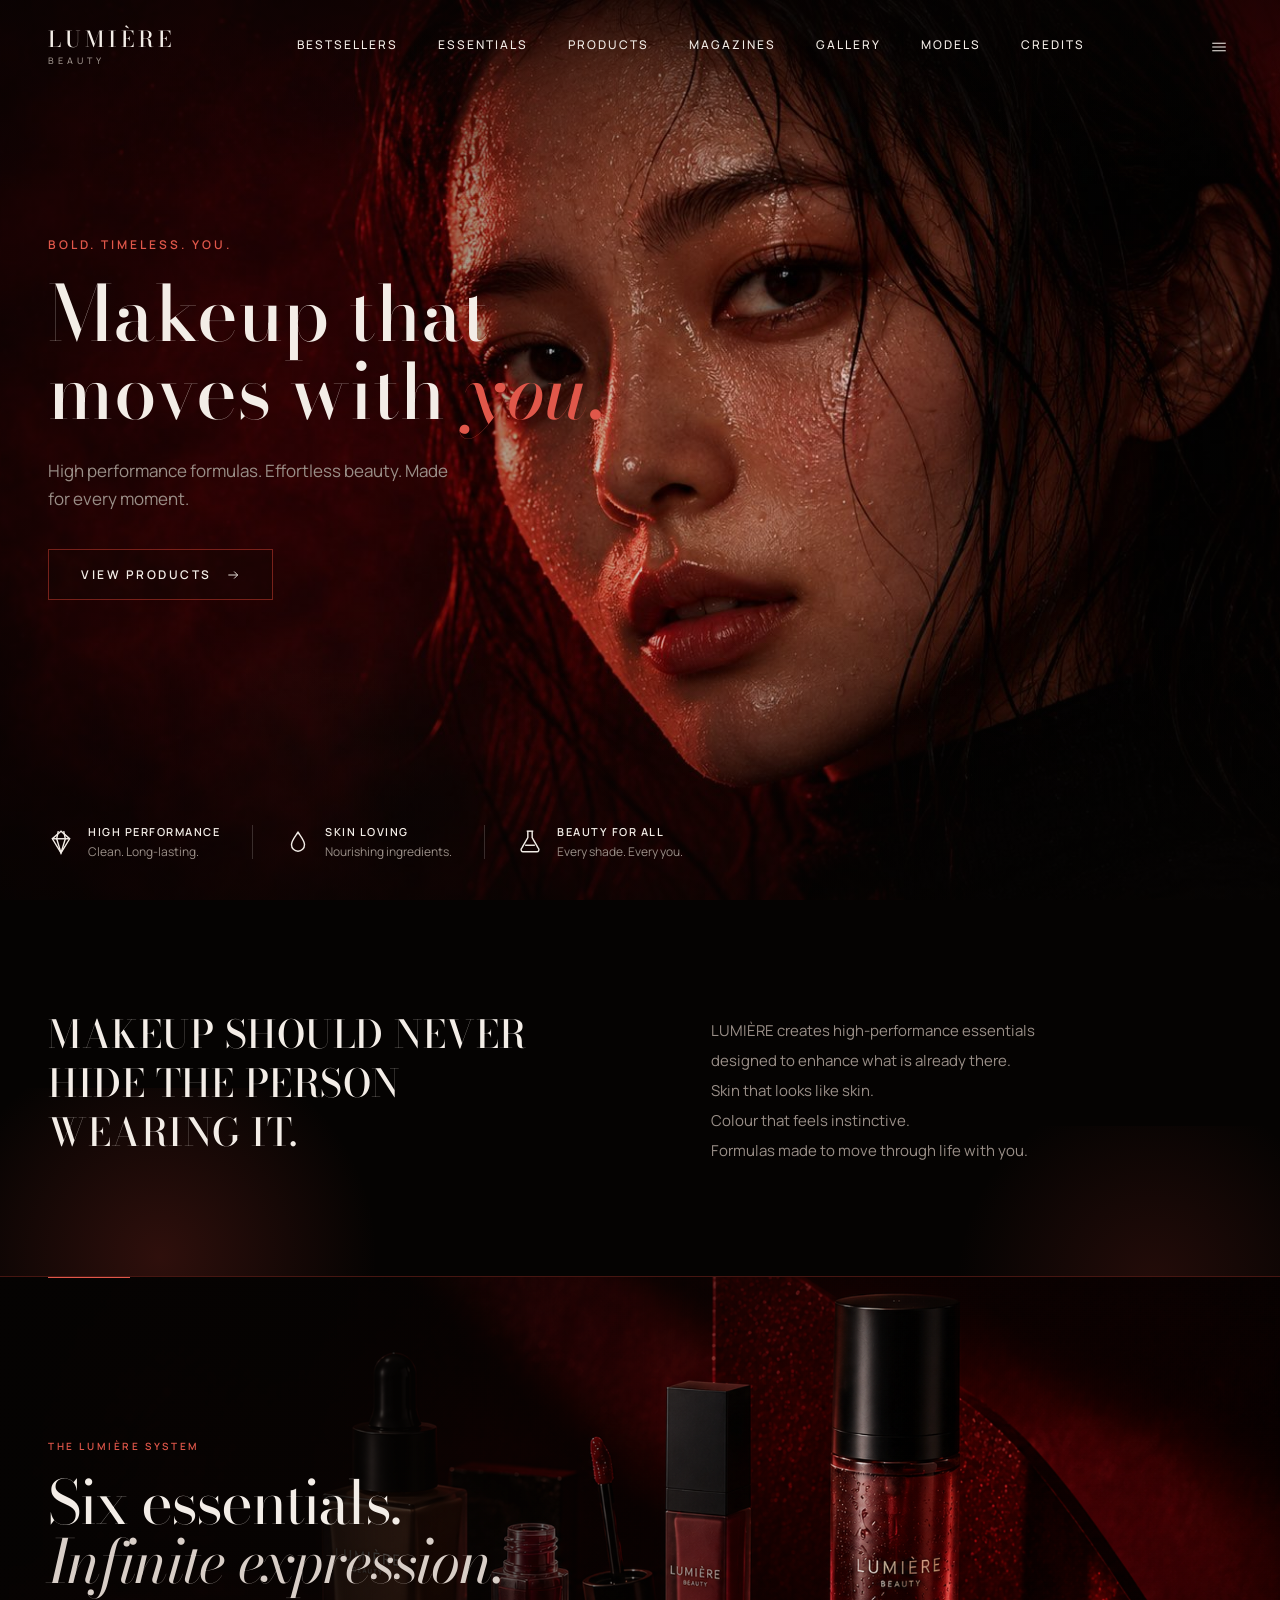
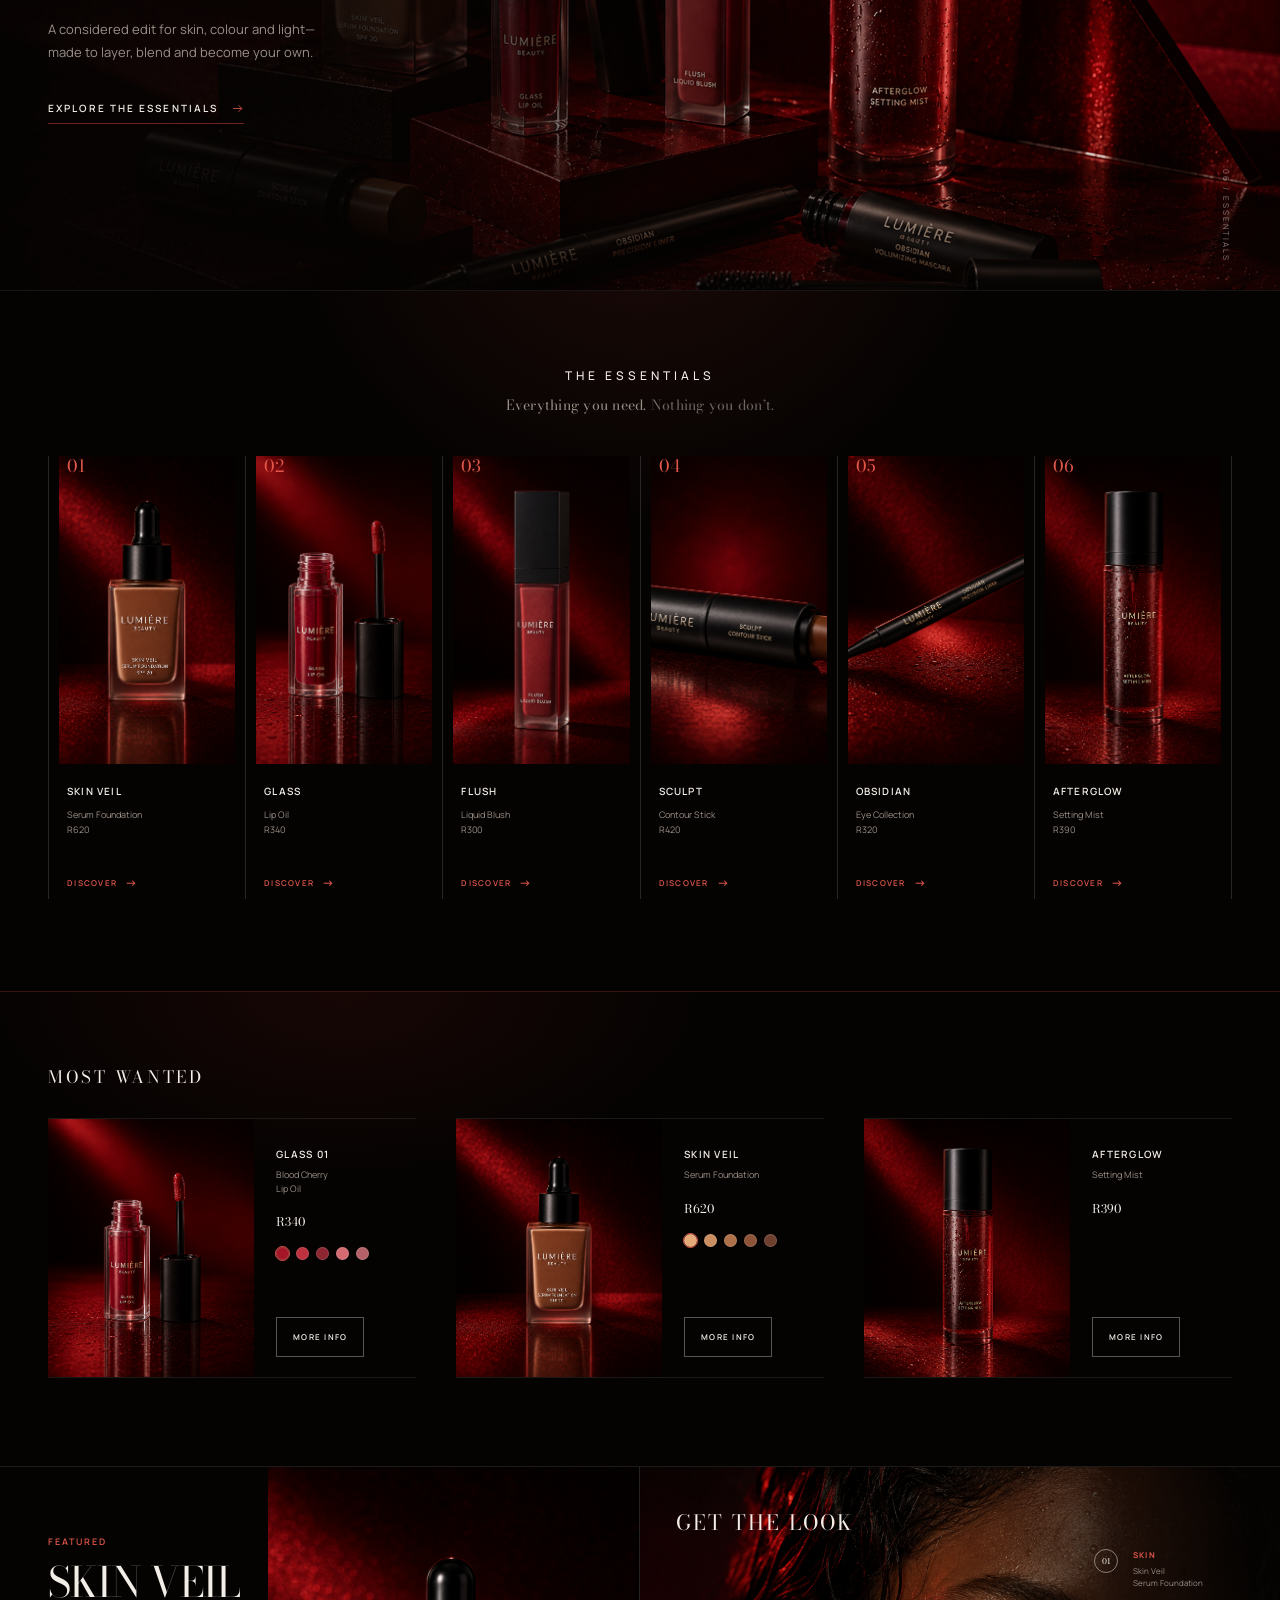
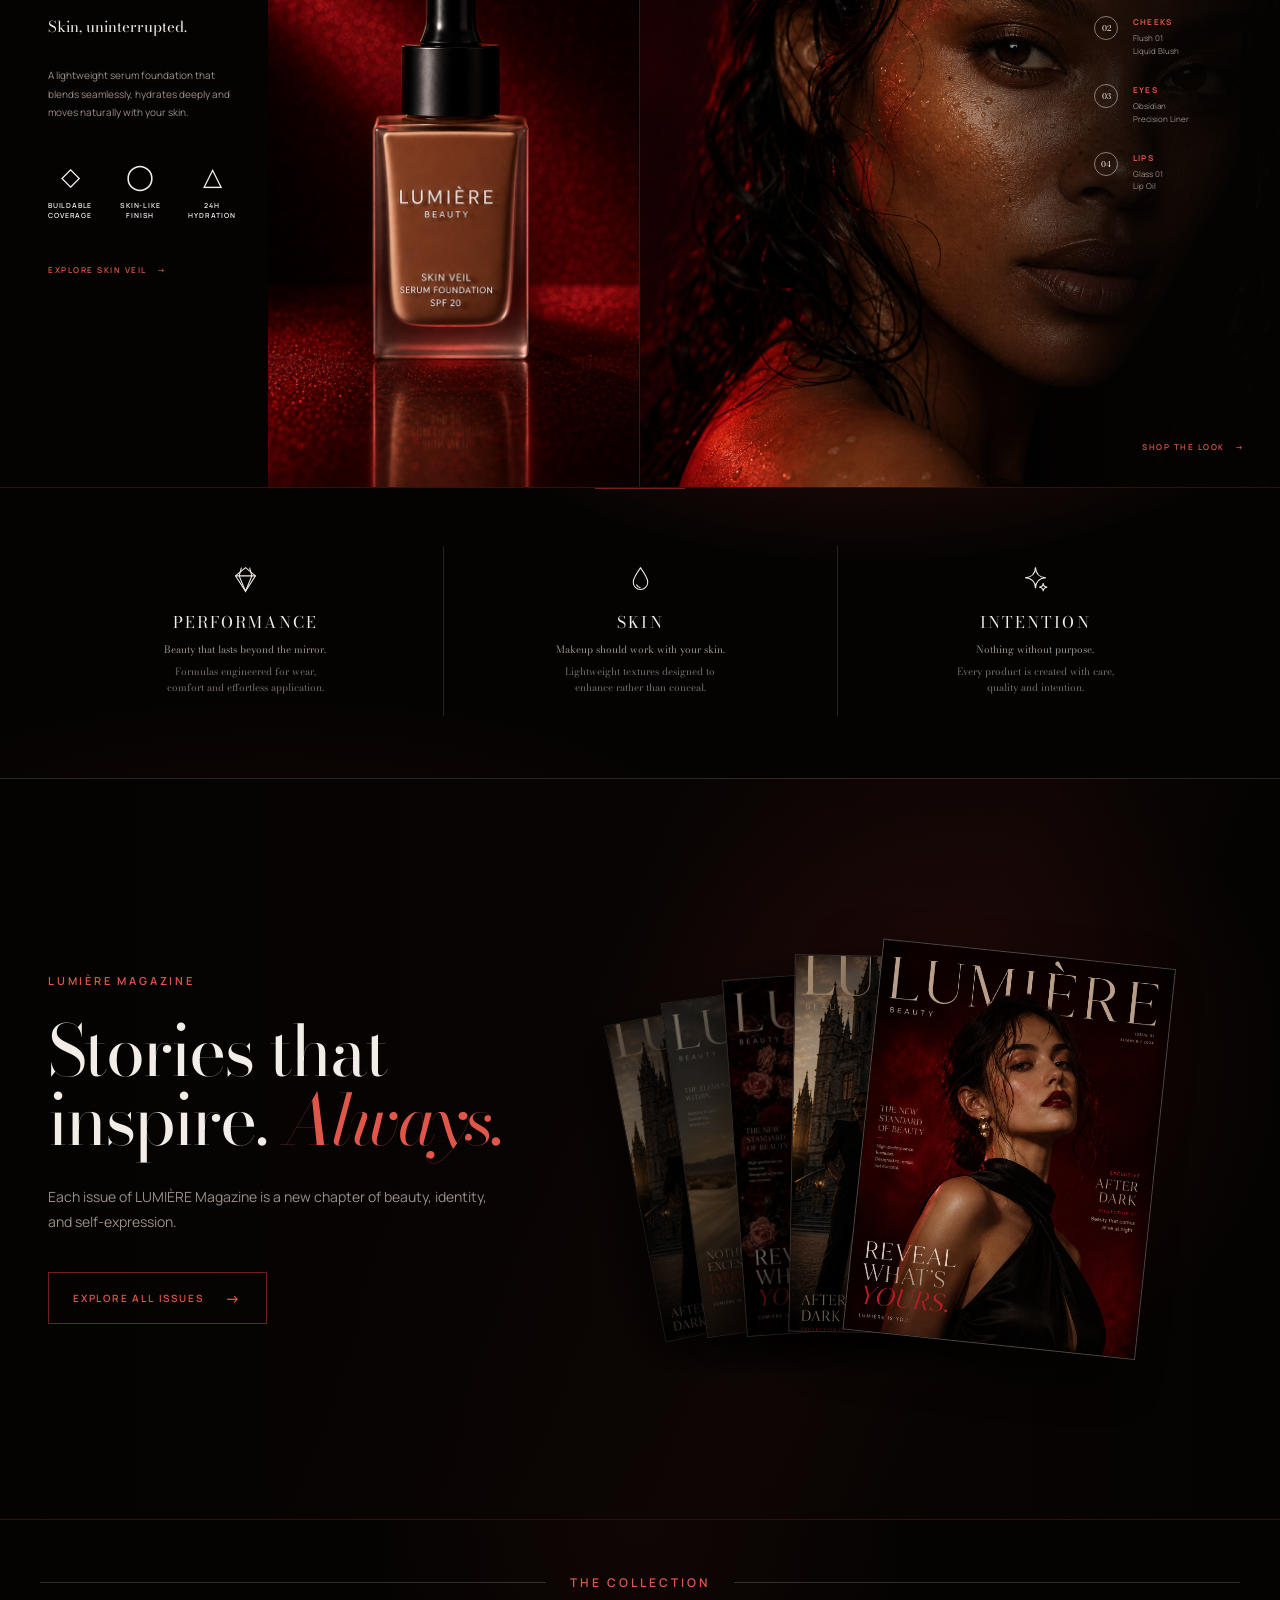
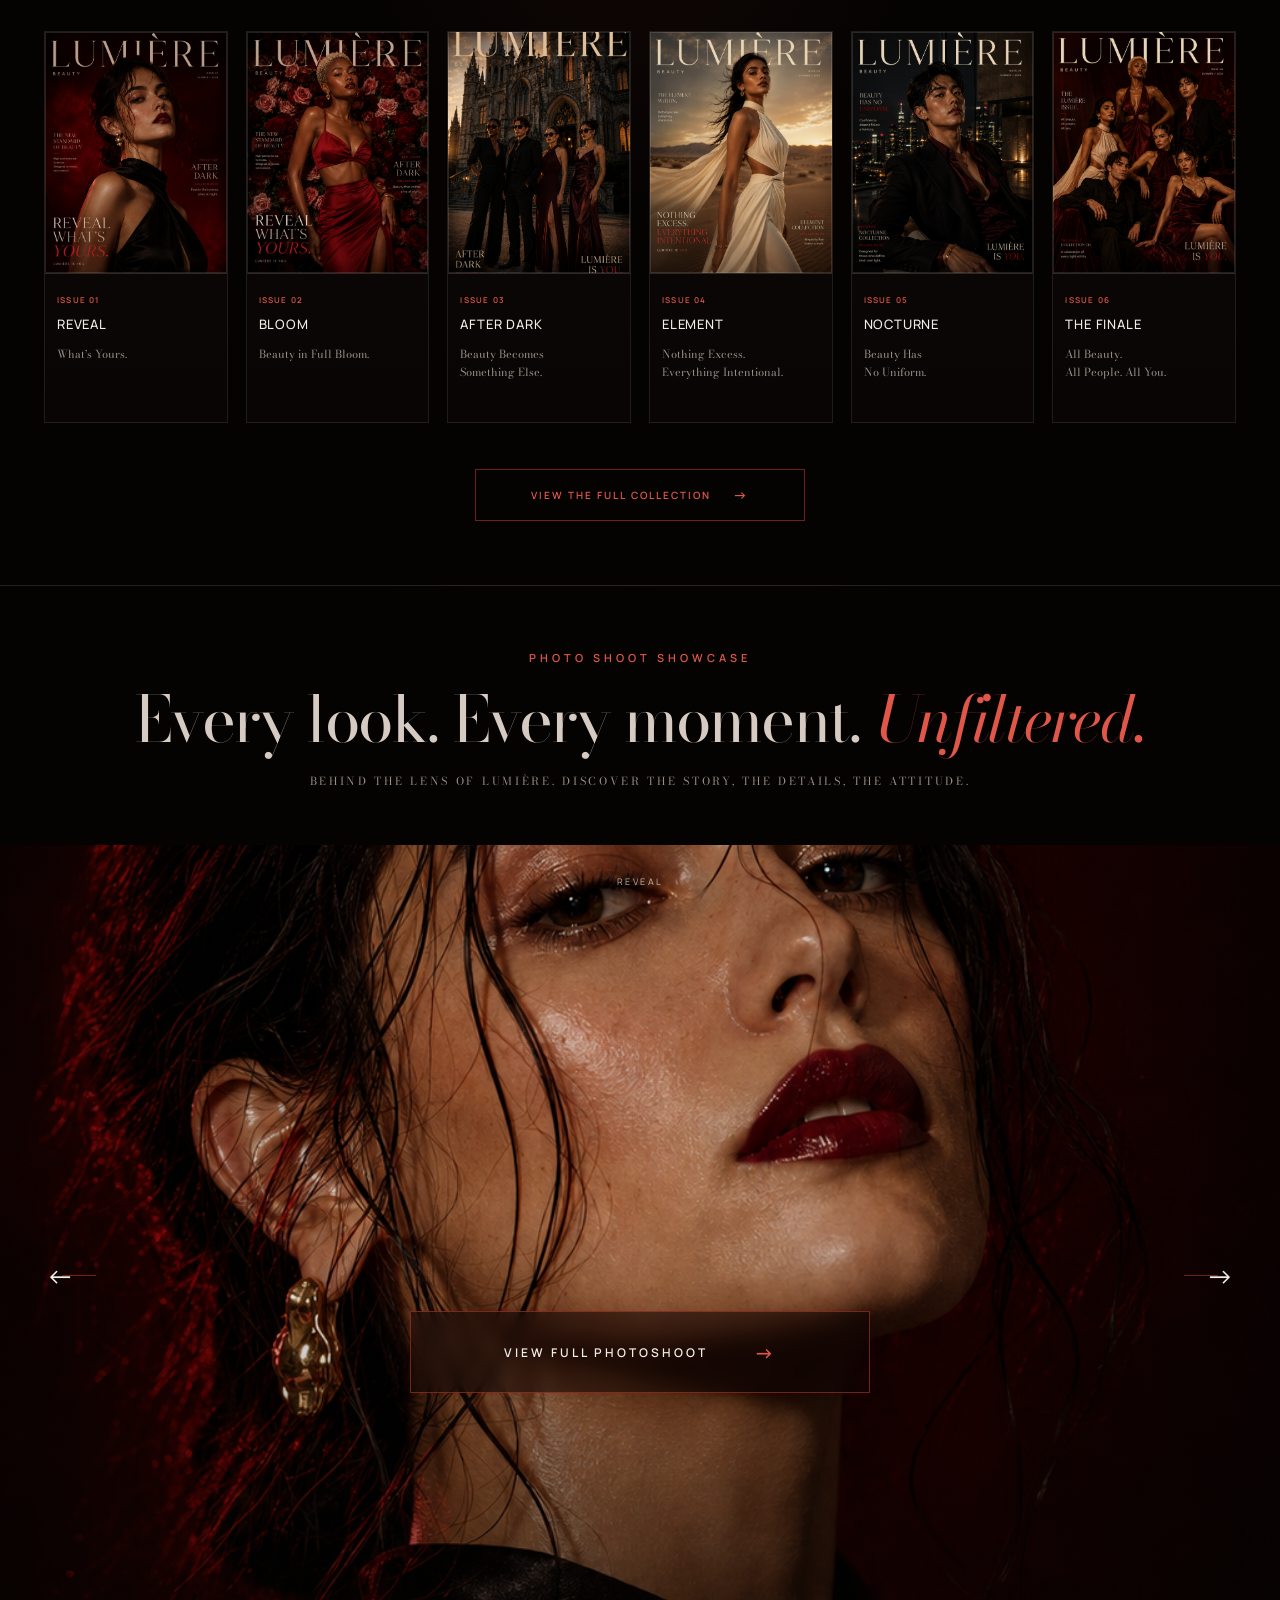
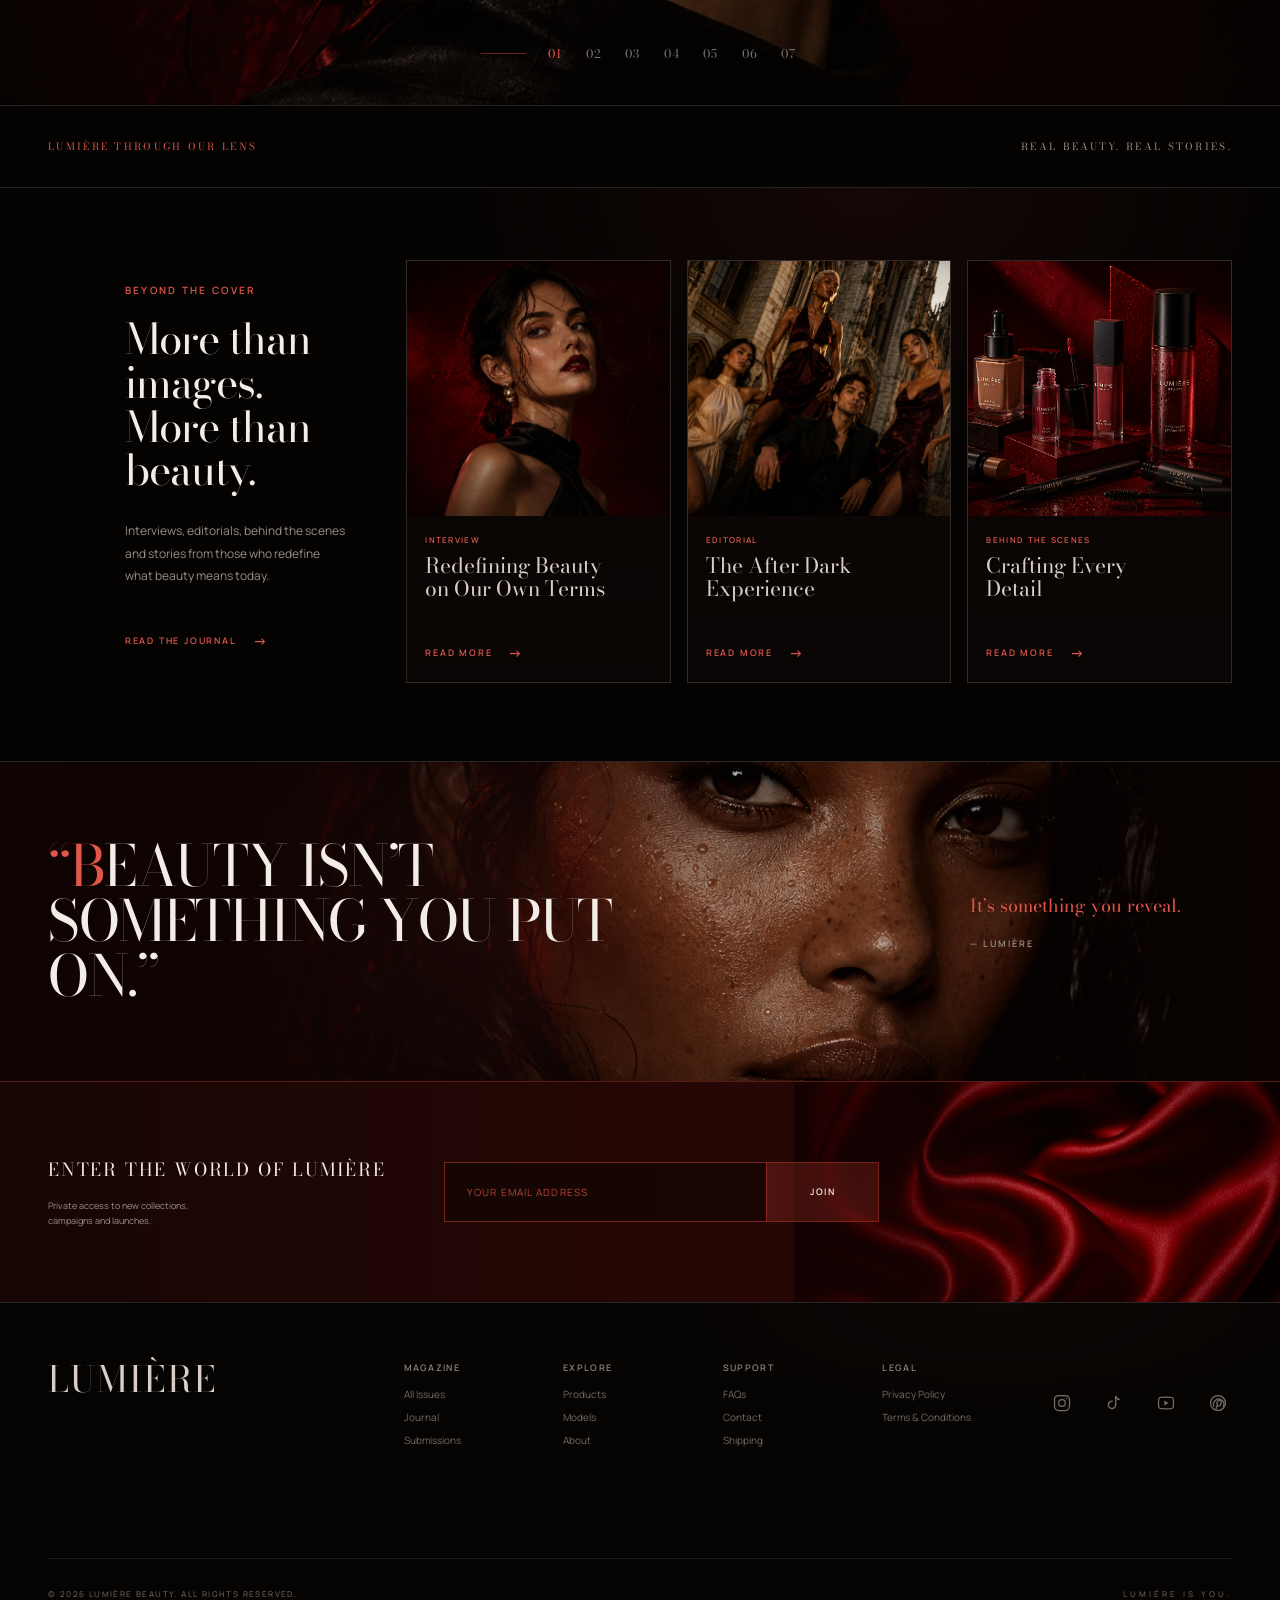
==== commit a4ced6b9: "all the pages in the nav are complete" ====
--- a/index.html
+++ b/index.html
@@ -20,10 +20,13 @@
   </head>
   <body>
     <header class="site-header" id="siteHeader">
-      <div class="logo">
+      <a href="index.html">
+        <div class="logo">
         <span class="mark">LUMIÈRE</span>
         <span class="sub">BEAUTY</span>
       </div>
+      </a>
+
 
       <nav class="primary-nav" aria-label="Primary">
         <a href="index.html">BESTSELLERS</a>
@@ -95,7 +98,7 @@
           <p class="subcopy">
             High performance formulas. Effortless beauty. Made for every moment.
           </p>
-          <a href="#" class="cta">
+          <a href="products.html" class="cta">
             VIEW PRODUCTS
             <svg
               viewBox="0 0 24 24"
@@ -199,7 +202,7 @@
           A considered edit for skin, colour and light&mdash;<br />made to
           layer, blend and become your own.
         </p>
-        <a href="#" class="essentials-link">
+        <a href="essentials.html" class="essentials-link">
           Explore the Essentials
           <svg
             viewBox="0 0 24 24"
@@ -229,7 +232,7 @@
         <article class="essential-card">
           <p class="essential-number">01</p>
           <a
-            href="#"
+            href="essentials.html"
             class="essential-image"
             aria-label="Discover Skin Veil serum foundation"
           >
@@ -241,7 +244,7 @@
           <div class="essential-card-copy">
             <h3>Skin Veil</h3>
             <p>Serum Foundation<br />R620</p>
-            <a href="#" class="essential-discover"
+            <a href="essentials.html" class="essential-discover"
               >Discover <span aria-hidden="true">&rarr;</span></a
             >
           </div>
@@ -250,7 +253,7 @@
         <article class="essential-card">
           <p class="essential-number">02</p>
           <a
-            href="#"
+            href="essentials.html"
             class="essential-image"
             aria-label="Discover Glass lip oil"
           >
@@ -262,7 +265,7 @@
           <div class="essential-card-copy">
             <h3>Glass</h3>
             <p>Lip Oil<br />R340</p>
-            <a href="#" class="essential-discover"
+            <a href="essentials.html" class="essential-discover"
               >Discover <span aria-hidden="true">&rarr;</span></a
             >
           </div>
@@ -271,7 +274,7 @@
         <article class="essential-card">
           <p class="essential-number">03</p>
           <a
-            href="#"
+            href="essentials.html"
             class="essential-image"
             aria-label="Discover Flush liquid blush"
           >
@@ -283,7 +286,7 @@
           <div class="essential-card-copy">
             <h3>Flush</h3>
             <p>Liquid Blush<br />R300</p>
-            <a href="#" class="essential-discover"
+            <a href="essentials.html" class="essential-discover"
               >Discover <span aria-hidden="true">&rarr;</span></a
             >
           </div>
@@ -292,7 +295,7 @@
         <article class="essential-card">
           <p class="essential-number">04</p>
           <a
-            href="#"
+            href="essentials.html"
             class="essential-image"
             aria-label="Discover Sculpt contour stick"
           >
@@ -304,7 +307,7 @@
           <div class="essential-card-copy">
             <h3>Sculpt</h3>
             <p>Contour Stick<br />R420</p>
-            <a href="#" class="essential-discover"
+            <a href="essentials.html" class="essential-discover"
               >Discover <span aria-hidden="true">&rarr;</span></a
             >
           </div>
@@ -313,7 +316,7 @@
         <article class="essential-card">
           <p class="essential-number">05</p>
           <a
-            href="#"
+            href="essentials.html"
             class="essential-image"
             aria-label="Discover Obsidian eye collection"
           >
@@ -325,7 +328,7 @@
           <div class="essential-card-copy">
             <h3>Obsidian</h3>
             <p>Eye Collection<br />R320</p>
-            <a href="#" class="essential-discover"
+            <a href="essentials.html" class="essential-discover"
               >Discover <span aria-hidden="true">&rarr;</span></a
             >
           </div>
@@ -334,7 +337,7 @@
         <article class="essential-card">
           <p class="essential-number">06</p>
           <a
-            href="#"
+            href="essentials.html"
             class="essential-image"
             aria-label="Discover Afterglow setting mist"
           >
@@ -346,7 +349,7 @@
           <div class="essential-card-copy">
             <h3>Afterglow</h3>
             <p>Setting Mist<br />R390</p>
-            <a href="#" class="essential-discover"
+            <a href="essentials.html" class="essential-discover"
               >Discover <span aria-hidden="true">&rarr;</span></a
             >
           </div>
@@ -357,9 +360,9 @@
     <section class="most-wanted" aria-labelledby="most-wanted-title">
       <div class="most-wanted-header">
         <h2 id="most-wanted-title">Most Wanted</h2>
-        <a href="#" class="most-wanted-all"
+        <!-- <a href="" class="most-wanted-all"
           >View all bestsellers <span aria-hidden="true">&rarr;</span></a
-        >
+        > -->
       </div>
 
       <div class="bestseller-grid">
@@ -504,7 +507,7 @@
             </div>
           </div>
 
-          <a href="#" class="featured-link"
+          <a href="essentials.html#skin-veil" class="featured-link"
             >Explore Skin Veil <span aria-hidden="true">&rarr;</span></a
           >
         </div>
@@ -556,7 +559,7 @@
               </div>
             </li>
           </ol>
-          <a href="#" class="shop-look-link"
+          <a href="essentials.html" class="shop-look-link"
             >Shop the look <span aria-hidden="true">&rarr;</span></a
           >
         </div>
@@ -634,7 +637,7 @@
           Each issue of LUMI&Egrave;RE Magazine is a new chapter of beauty,
           identity, and self-expression.
         </p>
-        <a href="#" class="magazine-cta"
+        <a href="magazines.html" class="magazine-cta"
           >Explore all issues <span aria-hidden="true">&rarr;</span></a
         >
       </div>
@@ -643,33 +646,34 @@
         class="magazine-covers"
         aria-label="Selected Lumiere Magazine covers"
       >
+
         <figure class="magazine-cover magazine-cover-5">
           <img
-            src="assets/magazine_covers/ChatGPT Image Jul 22, 2026, 04_01_17 PM.png"
+            src="assets/magazine_covers/after_dark.png"
             alt="Lumiere Magazine After Dark issue"
           />
         </figure>
         <figure class="magazine-cover magazine-cover-4">
           <img
-            src="assets/magazine_covers/ChatGPT Image Jul 22, 2026, 06_34_00 PM.png"
+            src="assets/magazine_covers/element.png"
             alt="Lumiere Magazine Element issue"
           />
         </figure>
         <figure class="magazine-cover magazine-cover-3">
           <img
-            src="assets/magazine_covers/ChatGPT Image Jul 22, 2026, 04_12_21 PM (1).png"
+            src="assets/magazine_covers/bloom.png"
             alt="Lumiere Magazine red roses issue"
           />
         </figure>
         <figure class="magazine-cover magazine-cover-2">
           <img
-            src="assets/magazine_covers/ChatGPT Image Jul 22, 2026, 02_19_49 PM.png"
+            src="assets/magazine_covers/after_dark.png"
             alt="Lumiere Magazine group portrait issue"
           />
         </figure>
         <figure class="magazine-cover magazine-cover-1">
           <img
-            src="assets/magazine_covers/ChatGPT Image Jul 22, 2026, 02_19_54 PM.png"
+            src="assets/magazine_covers/reveal.png"
             alt="Lumiere Magazine Reveal What's Yours issue"
           />
         </figure>
@@ -691,9 +695,9 @@
           aria-label="Lumiere Magazine issues"
         >
           <article class="issue-card">
-            <a href="#" class="issue-cover"
+            <a href="magazines.html" class="issue-cover"
               ><img
-                src="assets/magazine_covers/ChatGPT Image Jul 22, 2026, 02_19_54 PM.png"
+                src="assets/magazine_covers/reveal.png"
                 alt="Lumiere Magazine Issue 01 Reveal cover"
             /></a>
             <div class="issue-copy">
@@ -703,9 +707,9 @@
             </div>
           </article>
           <article class="issue-card">
-            <a href="#" class="issue-cover"
+            <a href="magazines.html" class="issue-cover"
               ><img
-                src="assets/magazine_covers/ChatGPT Image Jul 22, 2026, 04_12_21 PM (1).png"
+                src="assets/magazine_covers/bloom.png"
                 alt="Lumiere Magazine Issue 02 Bloom cover"
             /></a>
             <div class="issue-copy">
@@ -715,9 +719,9 @@
             </div>
           </article>
           <article class="issue-card">
-            <a href="#" class="issue-cover"
+            <a href="magazines.html" class="issue-cover"
               ><img
-                src="assets/magazine_covers/ChatGPT Image Jul 22, 2026, 04_01_17 PM.png"
+                src="assets/magazine_covers/after_dark.png"
                 alt="Lumiere Magazine Issue 03 After Dark cover"
             /></a>
             <div class="issue-copy">
@@ -727,9 +731,9 @@
             </div>
           </article>
           <article class="issue-card">
-            <a href="#" class="issue-cover"
+            <a href="magazines.html" class="issue-cover"
               ><img
-                src="assets/magazine_covers/ChatGPT Image Jul 22, 2026, 06_34_00 PM.png"
+                src="assets/magazine_covers/element.png"
                 alt="Lumiere Magazine Issue 04 Element cover"
             /></a>
             <div class="issue-copy">
@@ -739,9 +743,9 @@
             </div>
           </article>
           <article class="issue-card">
-            <a href="#" class="issue-cover"
+            <a href="magazines.html" class="issue-cover"
               ><img
-                src="assets/magazine_covers/ChatGPT Image Jul 22, 2026, 04_21_51 PM.png"
+                src="assets/magazine_covers/nocturne.png"
                 alt="Lumiere Magazine Issue 05 Nocturne cover"
             /></a>
             <div class="issue-copy">
@@ -751,9 +755,9 @@
             </div>
           </article>
           <article class="issue-card">
-            <a href="#" class="issue-cover"
+            <a href="magazines.html" class="issue-cover"
               ><img
-                src="assets/magazine_covers/ChatGPT Image Jul 22, 2026, 04_28_49 PM.png"
+                src="assets/magazine_covers/the_finale.png"
                 alt="Lumiere Magazine Issue 06 The Finale cover"
             /></a>
             <div class="issue-copy">
@@ -766,7 +770,7 @@
 
       </div>
 
-      <a href="#" class="collection-cta"
+      <a href="magazines.html" class="collection-cta"
         >View the full collection <span aria-hidden="true">&rarr;</span></a
       >
     </section>
@@ -813,7 +817,7 @@
           <span aria-hidden="true">&rarr;</span>
         </button>
 
-        <a href="#" class="showcase-cta"
+        <a href="gallery.html" class="showcase-cta"
           >View full photoshoot <span aria-hidden="true">&rarr;</span></a
         >
 
--- a/css/styles.css
+++ b/css/styles.css
@@ -68,6 +68,7 @@
     display:flex;
     flex-direction:column;
     line-height:1;
+    cursor: pointer;
   }
   .logo .mark{
     font-family: var(--font-display);
